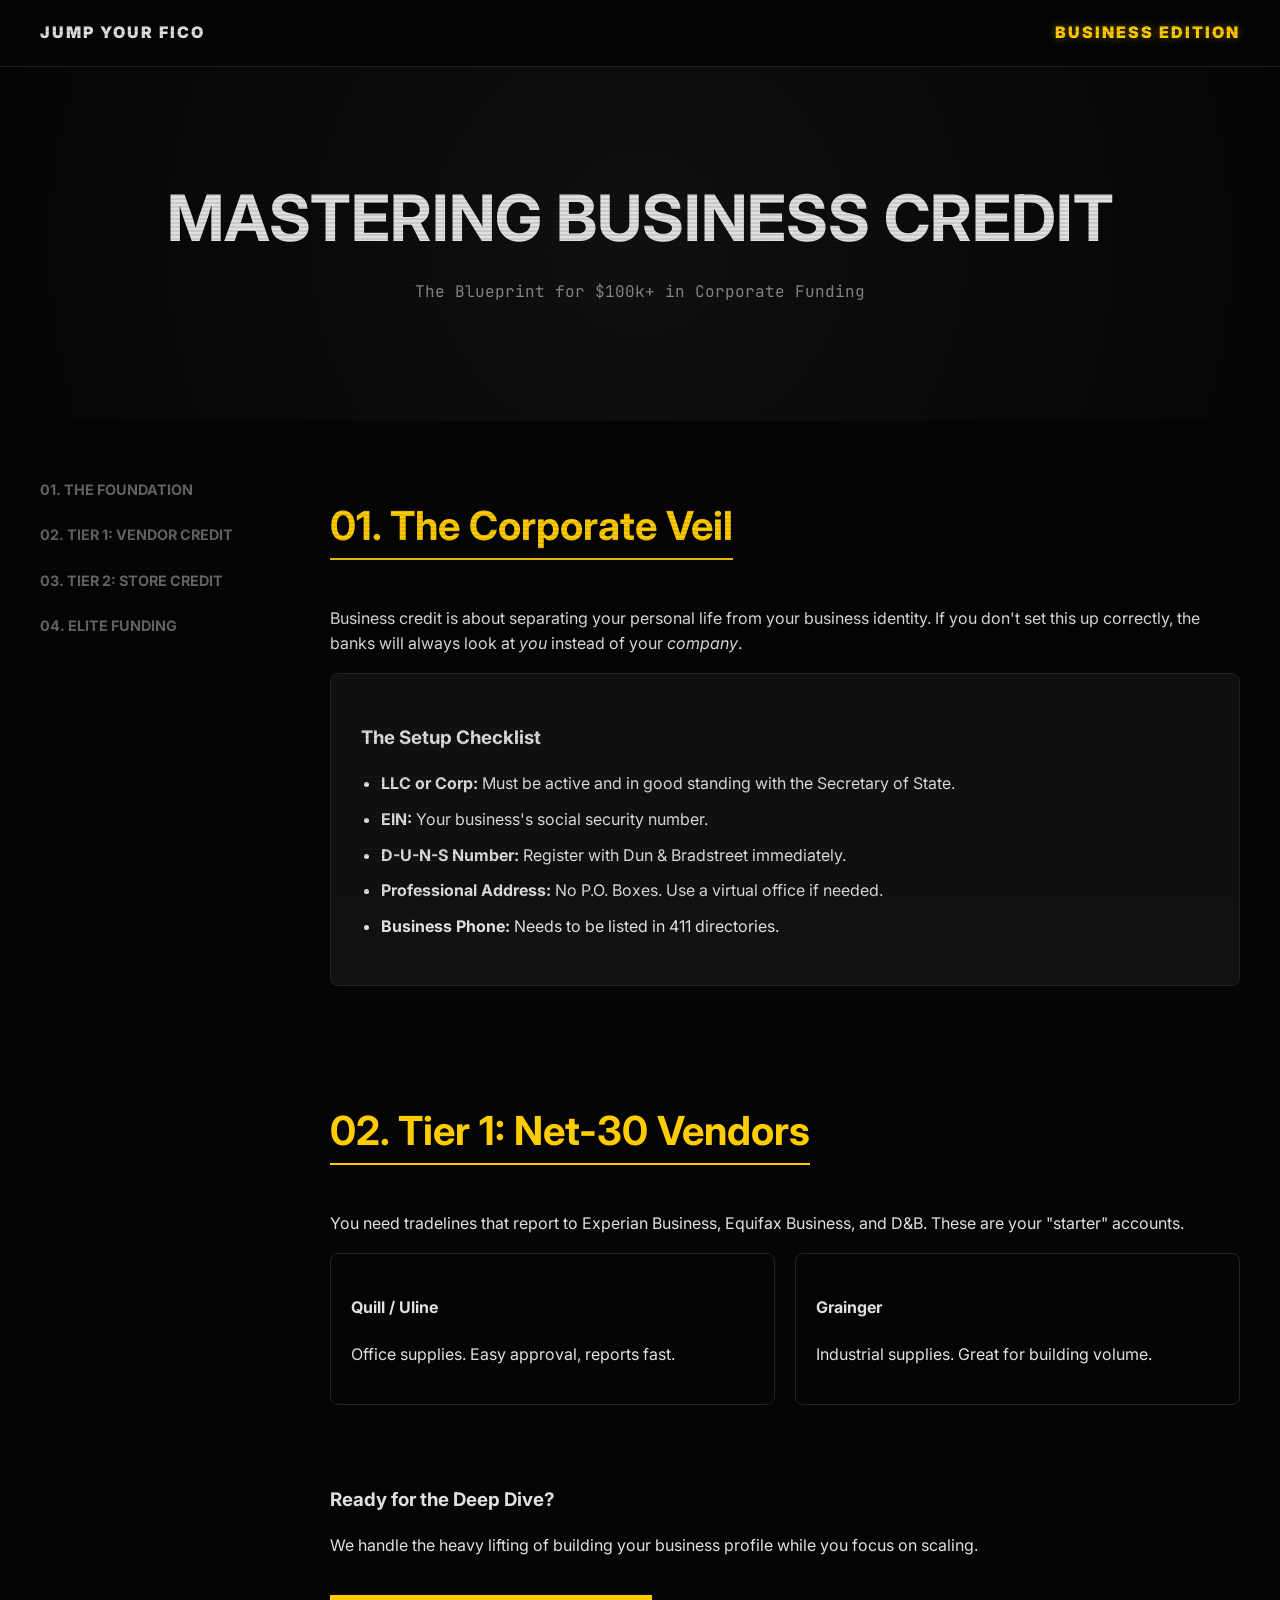
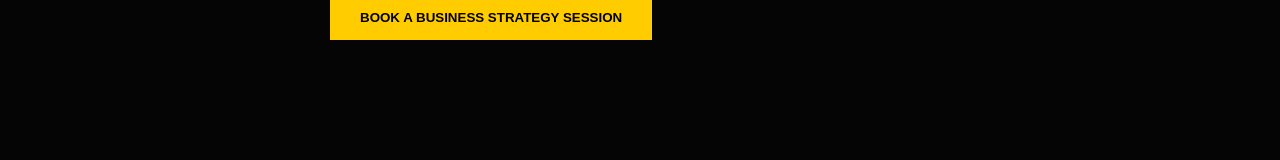
==== index.html @ a53358bf "Initial commit: Business Credit Guide Gold Edition" ====
<!DOCTYPE html>
<html lang="en">
<head>
    <meta charset="UTF-8">
    <meta name="viewport" content="width=device-width, initial-scale=1.0">
    <title>Mastering Business Credit | Jump Your FICO</title>
    <link rel="stylesheet" href="styles.css">
    <link href="https://fonts.googleapis.com/css2?family=Inter:wght@400;700;900&family=JetBrains+Mono&display=swap" rel="stylesheet">
</head>
<body>
    <div class="scanlines"></div>
    <nav class="nav-bar">
        <div class="brand">JUMP YOUR FICO</div>
        <div class="edition">BUSINESS EDITION</div>
    </nav>

    <header class="hero">
        <h1 class="glitch" data-text="MASTERING BUSINESS CREDIT">MASTERING BUSINESS CREDIT</h1>
        <p class="subtitle">The Blueprint for $100k+ in Corporate Funding</p>
    </header>

    <main class="content">
        <aside class="sidebar">
            <nav class="toc">
                <ul>
                    <li><a href="#setup">01. THE FOUNDATION</a></li>
                    <li><a href="#tier1">02. TIER 1: VENDOR CREDIT</a></li>
                    <li><a href="#tier2">03. TIER 2: STORE CREDIT</a></li>
                    <li><a href="#funding">04. ELITE FUNDING</a></li>
                </ul>
            </nav>
        </aside>

        <article class="reading-area">
            <section id="setup">
                <h2>01. The Corporate Veil</h2>
                <p>Business credit is about separating your personal life from your business identity. If you don't set this up correctly, the banks will always look at <i>you</i> instead of your <i>company</i>.</p>
                
                <div class="info-card">
                    <h3>The Setup Checklist</h3>
                    <ul>
                        <li><strong>LLC or Corp:</strong> Must be active and in good standing with the Secretary of State.</li>
                        <li><strong>EIN:</strong> Your business's social security number.</li>
                        <li><strong>D-U-N-S Number:</strong> Register with Dun & Bradstreet immediately.</li>
                        <li><strong>Professional Address:</strong> No P.O. Boxes. Use a virtual office if needed.</li>
                        <li><strong>Business Phone:</strong> Needs to be listed in 411 directories.</li>
                    </ul>
                </div>
            </section>

            <section id="tier1">
                <h2>02. Tier 1: Net-30 Vendors</h2>
                <p>You need tradelines that report to Experian Business, Equifax Business, and D&B. These are your "starter" accounts.</p>
                <div class="vendor-grid">
                    <div class="vendor">
                        <h4>Quill / Uline</h4>
                        <p>Office supplies. Easy approval, reports fast.</p>
                    </div>
                    <div class="vendor">
                        <h4>Grainger</h4>
                        <p>Industrial supplies. Great for building volume.</p>
                    </div>
                </div>
            </section>

            <section class="cta">
                <h3>Ready for the Deep Dive?</h3>
                <p>We handle the heavy lifting of building your business profile while you focus on scaling.</p>
                <button class="gold-btn">BOOK A BUSINESS STRATEGY SESSION</button>
            </section>
        </article>
    </main>
</body>
</html>
---- styles.css ----
:root {
    --gold: #ffcc00;
    --gold-glow: rgba(255, 204, 0, 0.4);
    --bg: #050505;
    --card-bg: #111;
    --text: #e0e0e0;
}

body {
    background: var(--bg);
    color: var(--text);
    font-family: 'Inter', sans-serif;
    margin: 0;
    line-height: 1.6;
}

.scanlines {
    position: fixed;
    inset: 0;
    background: linear-gradient(to bottom, transparent 50%, rgba(0,0,0,0.1) 50%);
    background-size: 100% 4px;
    z-index: 100;
    pointer-events: none;
}

.nav-bar {
    display: flex;
    justify-content: space-between;
    padding: 20px 40px;
    border-bottom: 1px solid #222;
    font-weight: 900;
    letter-spacing: 2px;
}

.edition {
    color: var(--gold);
    text-shadow: 0 0 10px var(--gold-glow);
}

.hero {
    text-align: center;
    padding: 100px 20px;
    background: radial-gradient(circle at center, #111 0%, #050505 100%);
}

h1 {
    font-size: 4rem;
    margin: 0;
}

.subtitle {
    color: #888;
    font-family: 'JetBrains Mono', monospace;
    margin-top: 10px;
}

.content {
    max-width: 1200px;
    margin: 0 auto;
    display: grid;
    grid-template-columns: 250px 1fr;
    gap: 40px;
    padding: 40px;
}

.sidebar {
    position: sticky;
    top: 40px;
    height: fit-content;
}

.toc ul {
    list-style: none;
    padding: 0;
}

.toc li {
    margin-bottom: 20px;
}

.toc a {
    color: #666;
    text-decoration: none;
    font-weight: bold;
    font-size: 0.9rem;
    transition: 0.3s;
}

.toc a:hover {
    color: var(--gold);
}

.reading-area section {
    margin-bottom: 80px;
}

h2 {
    font-size: 2.5rem;
    color: var(--gold);
    border-bottom: 2px solid var(--gold);
    display: inline-block;
    margin-bottom: 30px;
}

.info-card {
    background: var(--card-bg);
    padding: 30px;
    border-radius: 8px;
    border: 1px solid #222;
}

.info-card ul {
    padding-left: 20px;
}

.info-card li {
    margin-bottom: 10px;
}

.vendor-grid {
    display: grid;
    grid-template-columns: 1fr 1fr;
    gap: 20px;
}

.vendor {
    border: 1px solid #222;
    padding: 20px;
    border-radius: 8px;
}

.gold-btn {
    background: var(--gold);
    color: black;
    border: none;
    padding: 15px 30px;
    font-weight: 900;
    cursor: pointer;
    margin-top: 20px;
}

@media (max-width: 800px) {
    .content { grid-template-columns: 1fr; }
    .sidebar { display: none; }
    h1 { font-size: 2.5rem; }
}
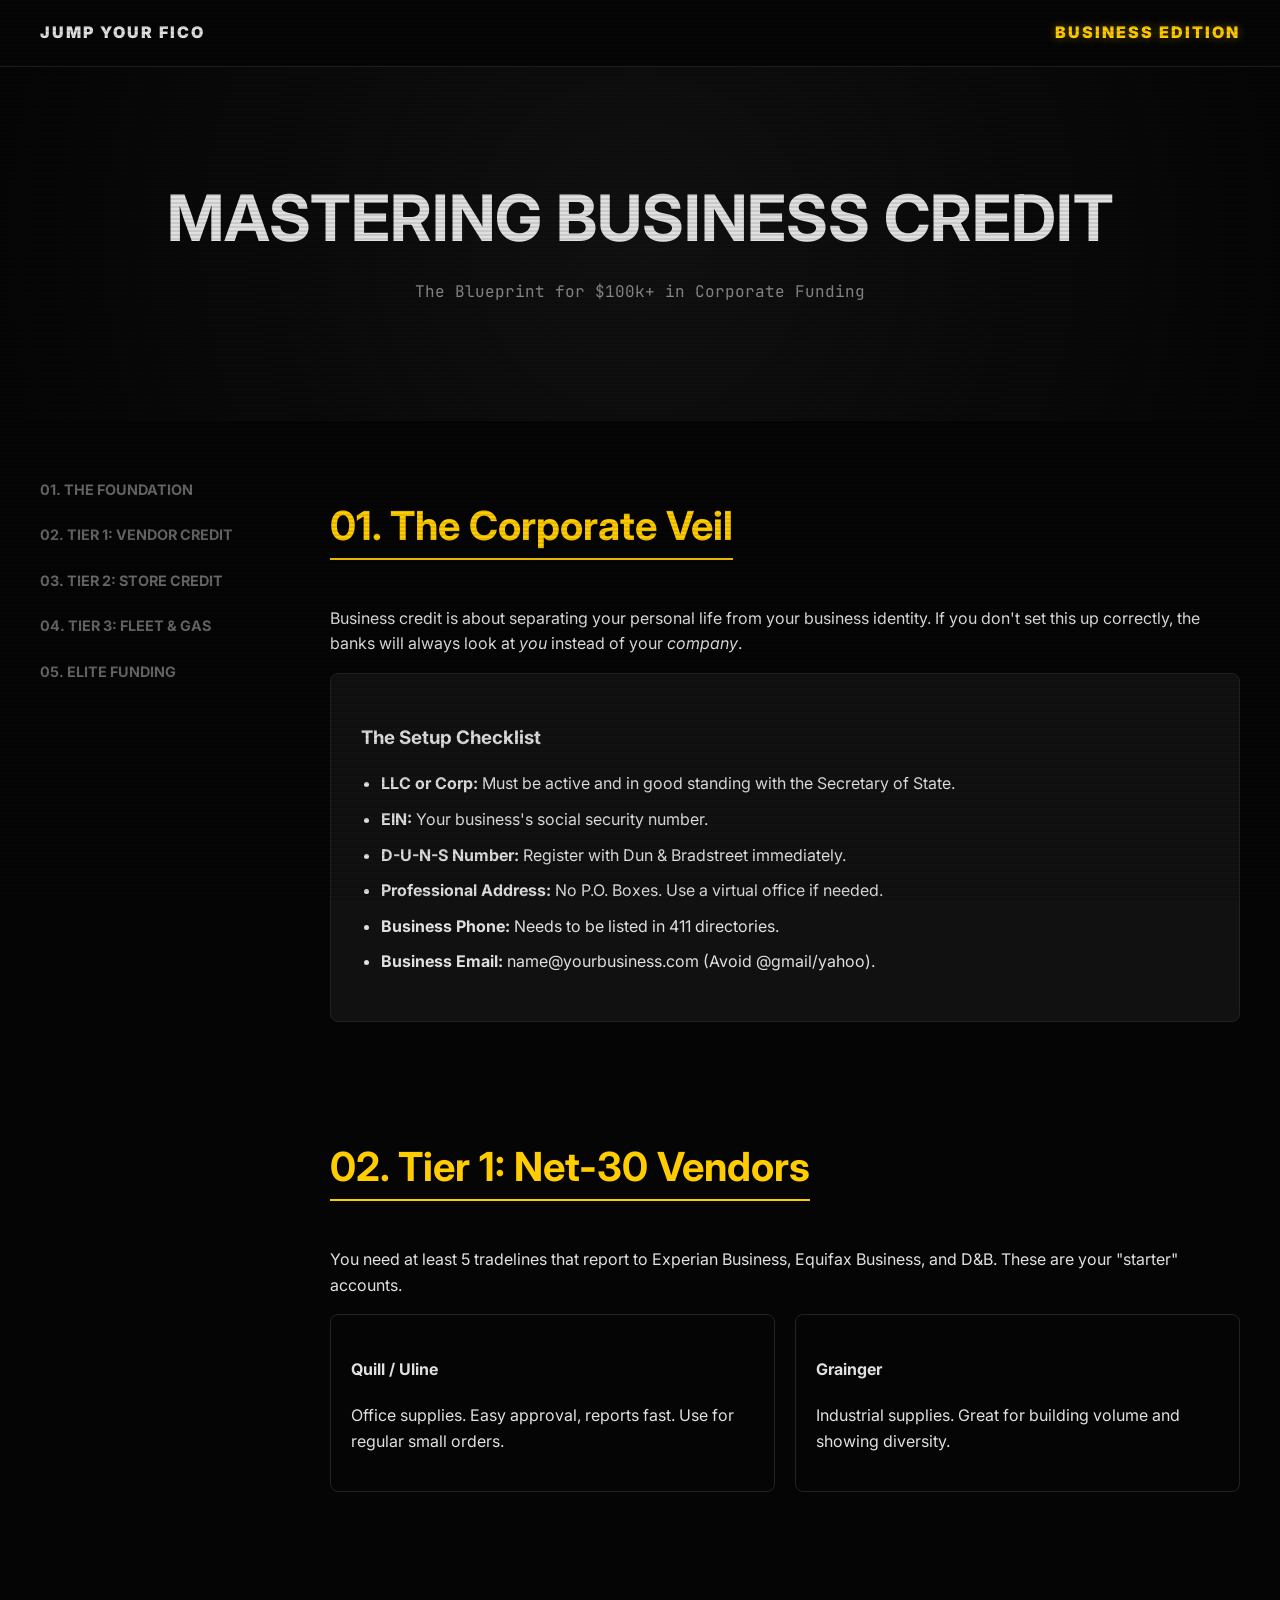
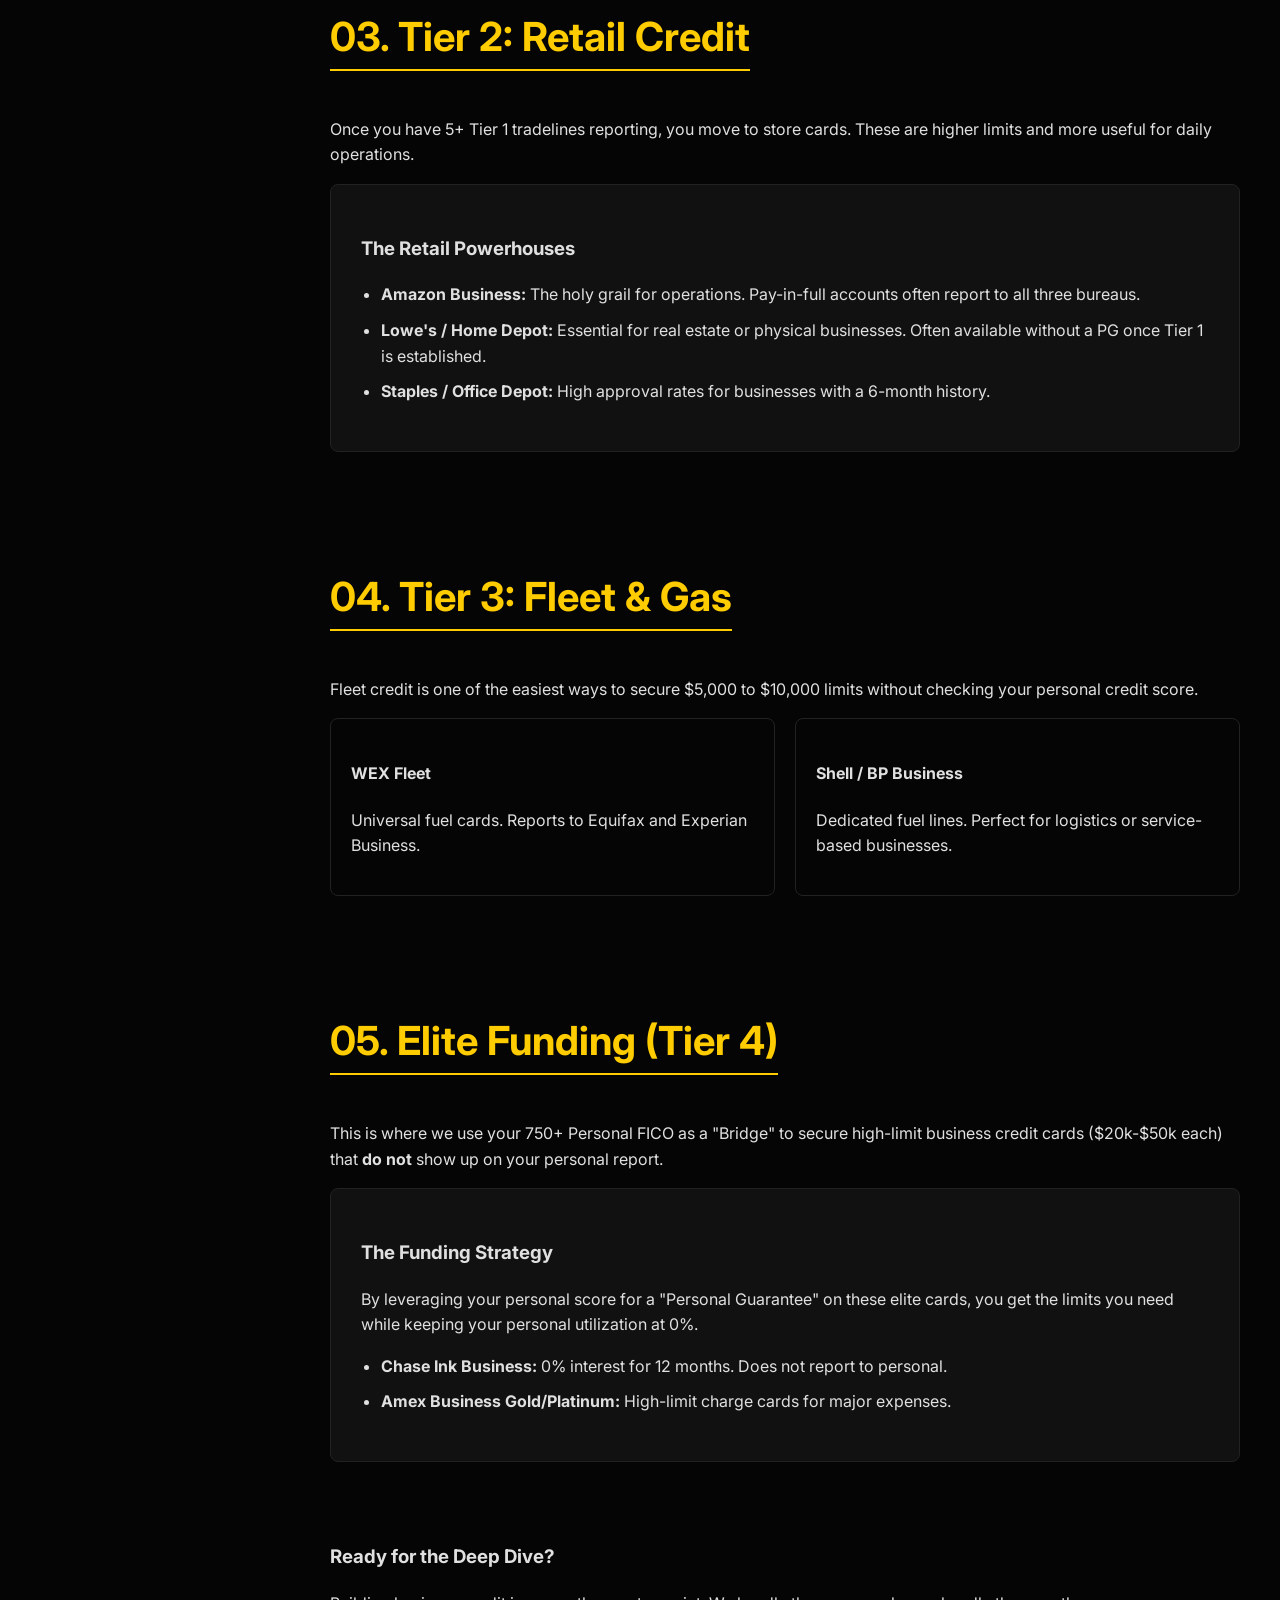
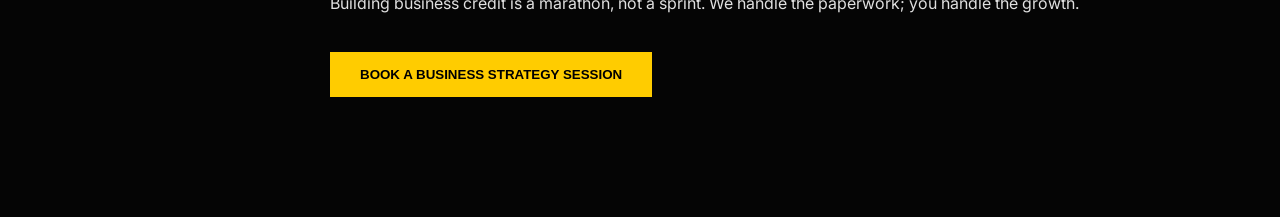
==== commit dd16ccbc: "Update: Completed full Tier 1-4 Business Credit Roadmap" ====
--- a/index.html
+++ b/index.html
@@ -26,7 +26,8 @@
                     <li><a href="#setup">01. THE FOUNDATION</a></li>
                     <li><a href="#tier1">02. TIER 1: VENDOR CREDIT</a></li>
                     <li><a href="#tier2">03. TIER 2: STORE CREDIT</a></li>
-                    <li><a href="#funding">04. ELITE FUNDING</a></li>
+                    <li><a href="#tier3">04. TIER 3: FLEET & GAS</a></li>
+                    <li><a href="#funding">05. ELITE FUNDING</a></li>
                 </ul>
             </nav>
         </aside>
@@ -44,28 +45,70 @@
                         <li><strong>D-U-N-S Number:</strong> Register with Dun & Bradstreet immediately.</li>
                         <li><strong>Professional Address:</strong> No P.O. Boxes. Use a virtual office if needed.</li>
                         <li><strong>Business Phone:</strong> Needs to be listed in 411 directories.</li>
+                        <li><strong>Business Email:</strong> name@yourbusiness.com (Avoid @gmail/yahoo).</li>
                     </ul>
                 </div>
             </section>
 
             <section id="tier1">
                 <h2>02. Tier 1: Net-30 Vendors</h2>
-                <p>You need tradelines that report to Experian Business, Equifax Business, and D&B. These are your "starter" accounts.</p>
+                <p>You need at least 5 tradelines that report to Experian Business, Equifax Business, and D&B. These are your "starter" accounts.</p>
                 <div class="vendor-grid">
                     <div class="vendor">
                         <h4>Quill / Uline</h4>
-                        <p>Office supplies. Easy approval, reports fast.</p>
+                        <p>Office supplies. Easy approval, reports fast. Use for regular small orders.</p>
                     </div>
                     <div class="vendor">
                         <h4>Grainger</h4>
-                        <p>Industrial supplies. Great for building volume.</p>
+                        <p>Industrial supplies. Great for building volume and showing diversity.</p>
                     </div>
+                </div>
+            </section>
+
+            <section id="tier2">
+                <h2>03. Tier 2: Retail Credit</h2>
+                <p>Once you have 5+ Tier 1 tradelines reporting, you move to store cards. These are higher limits and more useful for daily operations.</p>
+                <div class="info-card">
+                    <h3>The Retail Powerhouses</h3>
+                    <ul>
+                        <li><strong>Amazon Business:</strong> The holy grail for operations. Pay-in-full accounts often report to all three bureaus.</li>
+                        <li><strong>Lowe's / Home Depot:</strong> Essential for real estate or physical businesses. Often available without a PG once Tier 1 is established.</li>
+                        <li><strong>Staples / Office Depot:</strong> High approval rates for businesses with a 6-month history.</li>
+                    </ul>
+                </div>
+            </section>
+
+            <section id="tier3">
+                <h2>04. Tier 3: Fleet & Gas</h2>
+                <p>Fleet credit is one of the easiest ways to secure $5,000 to $10,000 limits without checking your personal credit score.</p>
+                <div class="vendor-grid">
+                    <div class="vendor">
+                        <h4>WEX Fleet</h4>
+                        <p>Universal fuel cards. Reports to Equifax and Experian Business.</p>
+                    </div>
+                    <div class="vendor">
+                        <h4>Shell / BP Business</h4>
+                        <p>Dedicated fuel lines. Perfect for logistics or service-based businesses.</p>
+                    </div>
+                </div>
+            </section>
+
+            <section id="funding">
+                <h2>05. Elite Funding (Tier 4)</h2>
+                <p>This is where we use your 750+ Personal FICO as a "Bridge" to secure high-limit business credit cards ($20k-$50k each) that <b>do not</b> show up on your personal report.</p>
+                <div class="info-card">
+                    <h3>The Funding Strategy</h3>
+                    <p>By leveraging your personal score for a "Personal Guarantee" on these elite cards, you get the limits you need while keeping your personal utilization at 0%.</p>
+                    <ul>
+                        <li><strong>Chase Ink Business:</strong> 0% interest for 12 months. Does not report to personal.</li>
+                        <li><strong>Amex Business Gold/Platinum:</strong> High-limit charge cards for major expenses.</li>
+                    </ul>
                 </div>
             </section>
 
             <section class="cta">
                 <h3>Ready for the Deep Dive?</h3>
-                <p>We handle the heavy lifting of building your business profile while you focus on scaling.</p>
+                <p>Building business credit is a marathon, not a sprint. We handle the paperwork; you handle the growth.</p>
                 <button class="gold-btn">BOOK A BUSINESS STRATEGY SESSION</button>
             </section>
         </article>
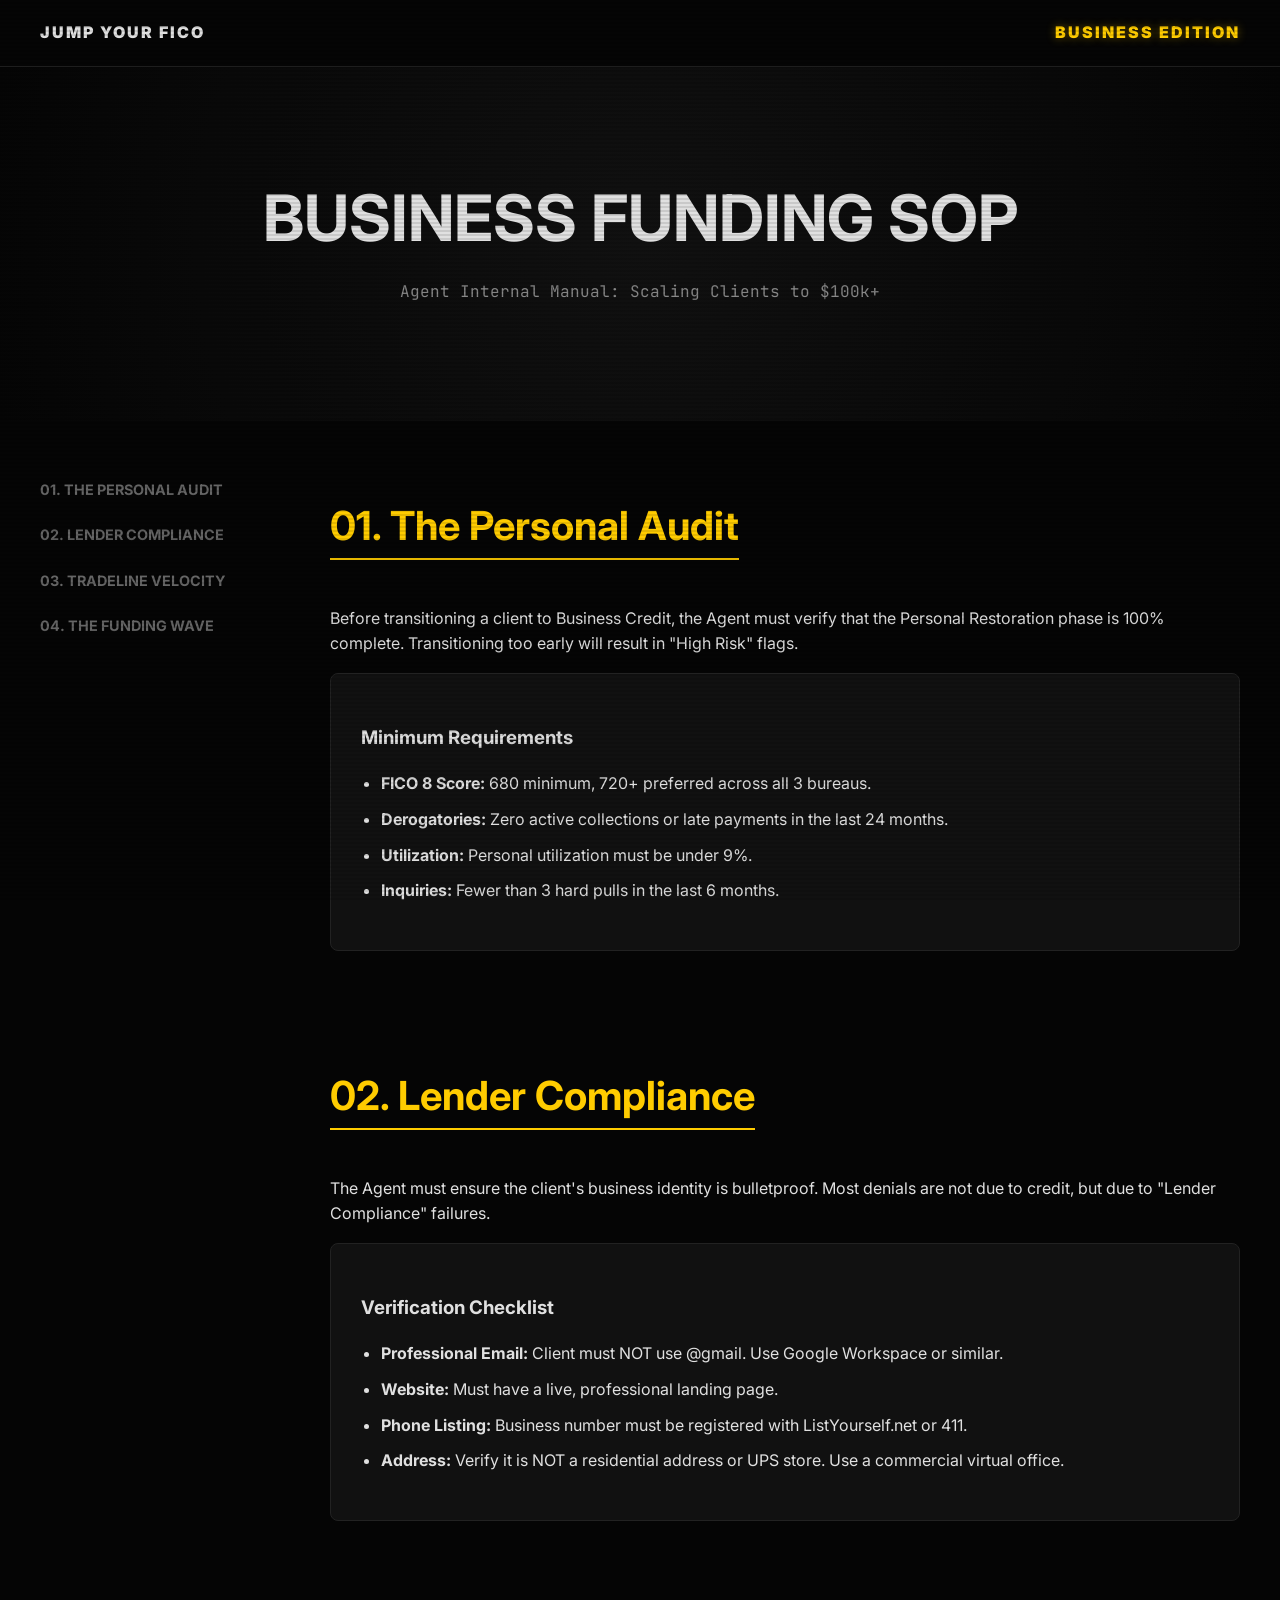
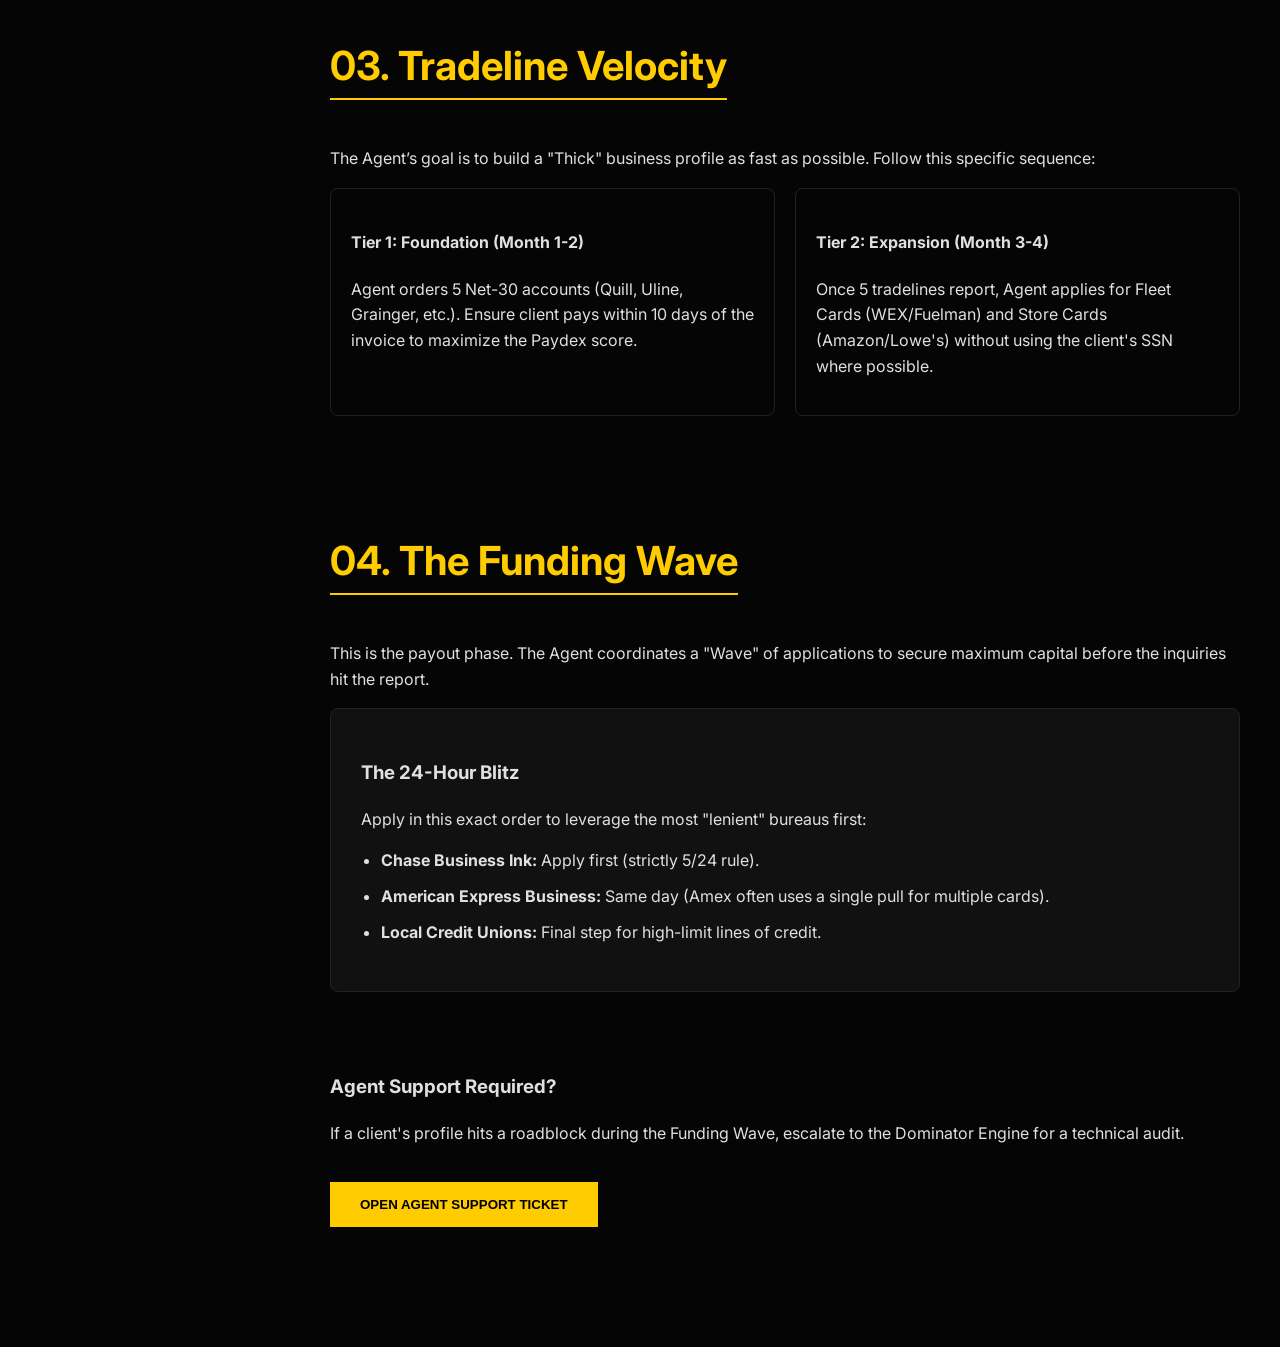
==== commit 6b23e2b7: "Refactor: Switched to Internal Agent SOP format" ====
--- a/index.html
+++ b/index.html
@@ -15,101 +15,85 @@
     </nav>
 
     <header class="hero">
-        <h1 class="glitch" data-text="MASTERING BUSINESS CREDIT">MASTERING BUSINESS CREDIT</h1>
-        <p class="subtitle">The Blueprint for $100k+ in Corporate Funding</p>
+        <h1 class="glitch" data-text="BUSINESS FUNDING SOP">BUSINESS FUNDING SOP</h1>
+        <p class="subtitle">Agent Internal Manual: Scaling Clients to $100k+</p>
     </header>
 
     <main class="content">
         <aside class="sidebar">
             <nav class="toc">
                 <ul>
-                    <li><a href="#setup">01. THE FOUNDATION</a></li>
-                    <li><a href="#tier1">02. TIER 1: VENDOR CREDIT</a></li>
-                    <li><a href="#tier2">03. TIER 2: STORE CREDIT</a></li>
-                    <li><a href="#tier3">04. TIER 3: FLEET & GAS</a></li>
-                    <li><a href="#funding">05. ELITE FUNDING</a></li>
+                    <li><a href="#audit">01. THE PERSONAL AUDIT</a></li>
+                    <li><a href="#compliance">02. LENDER COMPLIANCE</a></li>
+                    <li><a href="#velocity">03. TRADELINE VELOCITY</a></li>
+                    <li><a href="#funding">04. THE FUNDING WAVE</a></li>
                 </ul>
             </nav>
         </aside>
 
         <article class="reading-area">
-            <section id="setup">
-                <h2>01. The Corporate Veil</h2>
-                <p>Business credit is about separating your personal life from your business identity. If you don't set this up correctly, the banks will always look at <i>you</i> instead of your <i>company</i>.</p>
+            <section id="audit">
+                <h2>01. The Personal Audit</h2>
+                <p>Before transitioning a client to Business Credit, the Agent must verify that the Personal Restoration phase is 100% complete. Transitioning too early will result in "High Risk" flags.</p>
                 
                 <div class="info-card">
-                    <h3>The Setup Checklist</h3>
+                    <h3>Minimum Requirements</h3>
                     <ul>
-                        <li><strong>LLC or Corp:</strong> Must be active and in good standing with the Secretary of State.</li>
-                        <li><strong>EIN:</strong> Your business's social security number.</li>
-                        <li><strong>D-U-N-S Number:</strong> Register with Dun & Bradstreet immediately.</li>
-                        <li><strong>Professional Address:</strong> No P.O. Boxes. Use a virtual office if needed.</li>
-                        <li><strong>Business Phone:</strong> Needs to be listed in 411 directories.</li>
-                        <li><strong>Business Email:</strong> name@yourbusiness.com (Avoid @gmail/yahoo).</li>
+                        <li><strong>FICO 8 Score:</strong> 680 minimum, 720+ preferred across all 3 bureaus.</li>
+                        <li><strong>Derogatories:</strong> Zero active collections or late payments in the last 24 months.</li>
+                        <li><strong>Utilization:</strong> Personal utilization must be under 9%.</li>
+                        <li><strong>Inquiries:</strong> Fewer than 3 hard pulls in the last 6 months.</li>
                     </ul>
                 </div>
             </section>
 
-            <section id="tier1">
-                <h2>02. Tier 1: Net-30 Vendors</h2>
-                <p>You need at least 5 tradelines that report to Experian Business, Equifax Business, and D&B. These are your "starter" accounts.</p>
-                <div class="vendor-grid">
-                    <div class="vendor">
-                        <h4>Quill / Uline</h4>
-                        <p>Office supplies. Easy approval, reports fast. Use for regular small orders.</p>
-                    </div>
-                    <div class="vendor">
-                        <h4>Grainger</h4>
-                        <p>Industrial supplies. Great for building volume and showing diversity.</p>
-                    </div>
-                </div>
-            </section>
-
-            <section id="tier2">
-                <h2>03. Tier 2: Retail Credit</h2>
-                <p>Once you have 5+ Tier 1 tradelines reporting, you move to store cards. These are higher limits and more useful for daily operations.</p>
+            <section id="compliance">
+                <h2>02. Lender Compliance</h2>
+                <p>The Agent must ensure the client's business identity is bulletproof. Most denials are not due to credit, but due to "Lender Compliance" failures.</p>
                 <div class="info-card">
-                    <h3>The Retail Powerhouses</h3>
+                    <h3>Verification Checklist</h3>
                     <ul>
-                        <li><strong>Amazon Business:</strong> The holy grail for operations. Pay-in-full accounts often report to all three bureaus.</li>
-                        <li><strong>Lowe's / Home Depot:</strong> Essential for real estate or physical businesses. Often available without a PG once Tier 1 is established.</li>
-                        <li><strong>Staples / Office Depot:</strong> High approval rates for businesses with a 6-month history.</li>
+                        <li><strong>Professional Email:</strong> Client must NOT use @gmail. Use Google Workspace or similar.</li>
+                        <li><strong>Website:</strong> Must have a live, professional landing page.</li>
+                        <li><strong>Phone Listing:</strong> Business number must be registered with ListYourself.net or 411.</li>
+                        <li><strong>Address:</strong> Verify it is NOT a residential address or UPS store. Use a commercial virtual office.</li>
                     </ul>
                 </div>
             </section>
 
-            <section id="tier3">
-                <h2>04. Tier 3: Fleet & Gas</h2>
-                <p>Fleet credit is one of the easiest ways to secure $5,000 to $10,000 limits without checking your personal credit score.</p>
+            <section id="#velocity">
+                <h2>03. Tradeline Velocity</h2>
+                <p>The Agent’s goal is to build a "Thick" business profile as fast as possible. Follow this specific sequence:</p>
                 <div class="vendor-grid">
                     <div class="vendor">
-                        <h4>WEX Fleet</h4>
-                        <p>Universal fuel cards. Reports to Equifax and Experian Business.</p>
+                        <h4>Tier 1: Foundation (Month 1-2)</h4>
+                        <p>Agent orders 5 Net-30 accounts (Quill, Uline, Grainger, etc.). Ensure client pays within 10 days of the invoice to maximize the Paydex score.</p>
                     </div>
                     <div class="vendor">
-                        <h4>Shell / BP Business</h4>
-                        <p>Dedicated fuel lines. Perfect for logistics or service-based businesses.</p>
+                        <h4>Tier 2: Expansion (Month 3-4)</h4>
+                        <p>Once 5 tradelines report, Agent applies for Fleet Cards (WEX/Fuelman) and Store Cards (Amazon/Lowe's) without using the client's SSN where possible.</p>
                     </div>
                 </div>
             </section>
 
             <section id="funding">
-                <h2>05. Elite Funding (Tier 4)</h2>
-                <p>This is where we use your 750+ Personal FICO as a "Bridge" to secure high-limit business credit cards ($20k-$50k each) that <b>do not</b> show up on your personal report.</p>
+                <h2>04. The Funding Wave</h2>
+                <p>This is the payout phase. The Agent coordinates a "Wave" of applications to secure maximum capital before the inquiries hit the report.</p>
                 <div class="info-card">
-                    <h3>The Funding Strategy</h3>
-                    <p>By leveraging your personal score for a "Personal Guarantee" on these elite cards, you get the limits you need while keeping your personal utilization at 0%.</p>
+                    <h3>The 24-Hour Blitz</h3>
+                    <p>Apply in this exact order to leverage the most "lenient" bureaus first:</p>
                     <ul>
-                        <li><strong>Chase Ink Business:</strong> 0% interest for 12 months. Does not report to personal.</li>
-                        <li><strong>Amex Business Gold/Platinum:</strong> High-limit charge cards for major expenses.</li>
+                        <li><strong>Chase Business Ink:</strong> Apply first (strictly 5/24 rule).</li>
+                        <li><strong>American Express Business:</strong> Same day (Amex often uses a single pull for multiple cards).</li>
+                        <li><strong>Local Credit Unions:</strong> Final step for high-limit lines of credit.</li>
                     </ul>
                 </div>
             </section>
 
             <section class="cta">
-                <h3>Ready for the Deep Dive?</h3>
-                <p>Building business credit is a marathon, not a sprint. We handle the paperwork; you handle the growth.</p>
-                <button class="gold-btn">BOOK A BUSINESS STRATEGY SESSION</button>
+                <h3>Agent Support Required?</h3>
+                <p>If a client's profile hits a roadblock during the Funding Wave, escalate to the Dominator Engine for a technical audit.</p>
+                <button class="gold-btn">OPEN AGENT SUPPORT TICKET</button>
             </section>
         </article>
     </main>
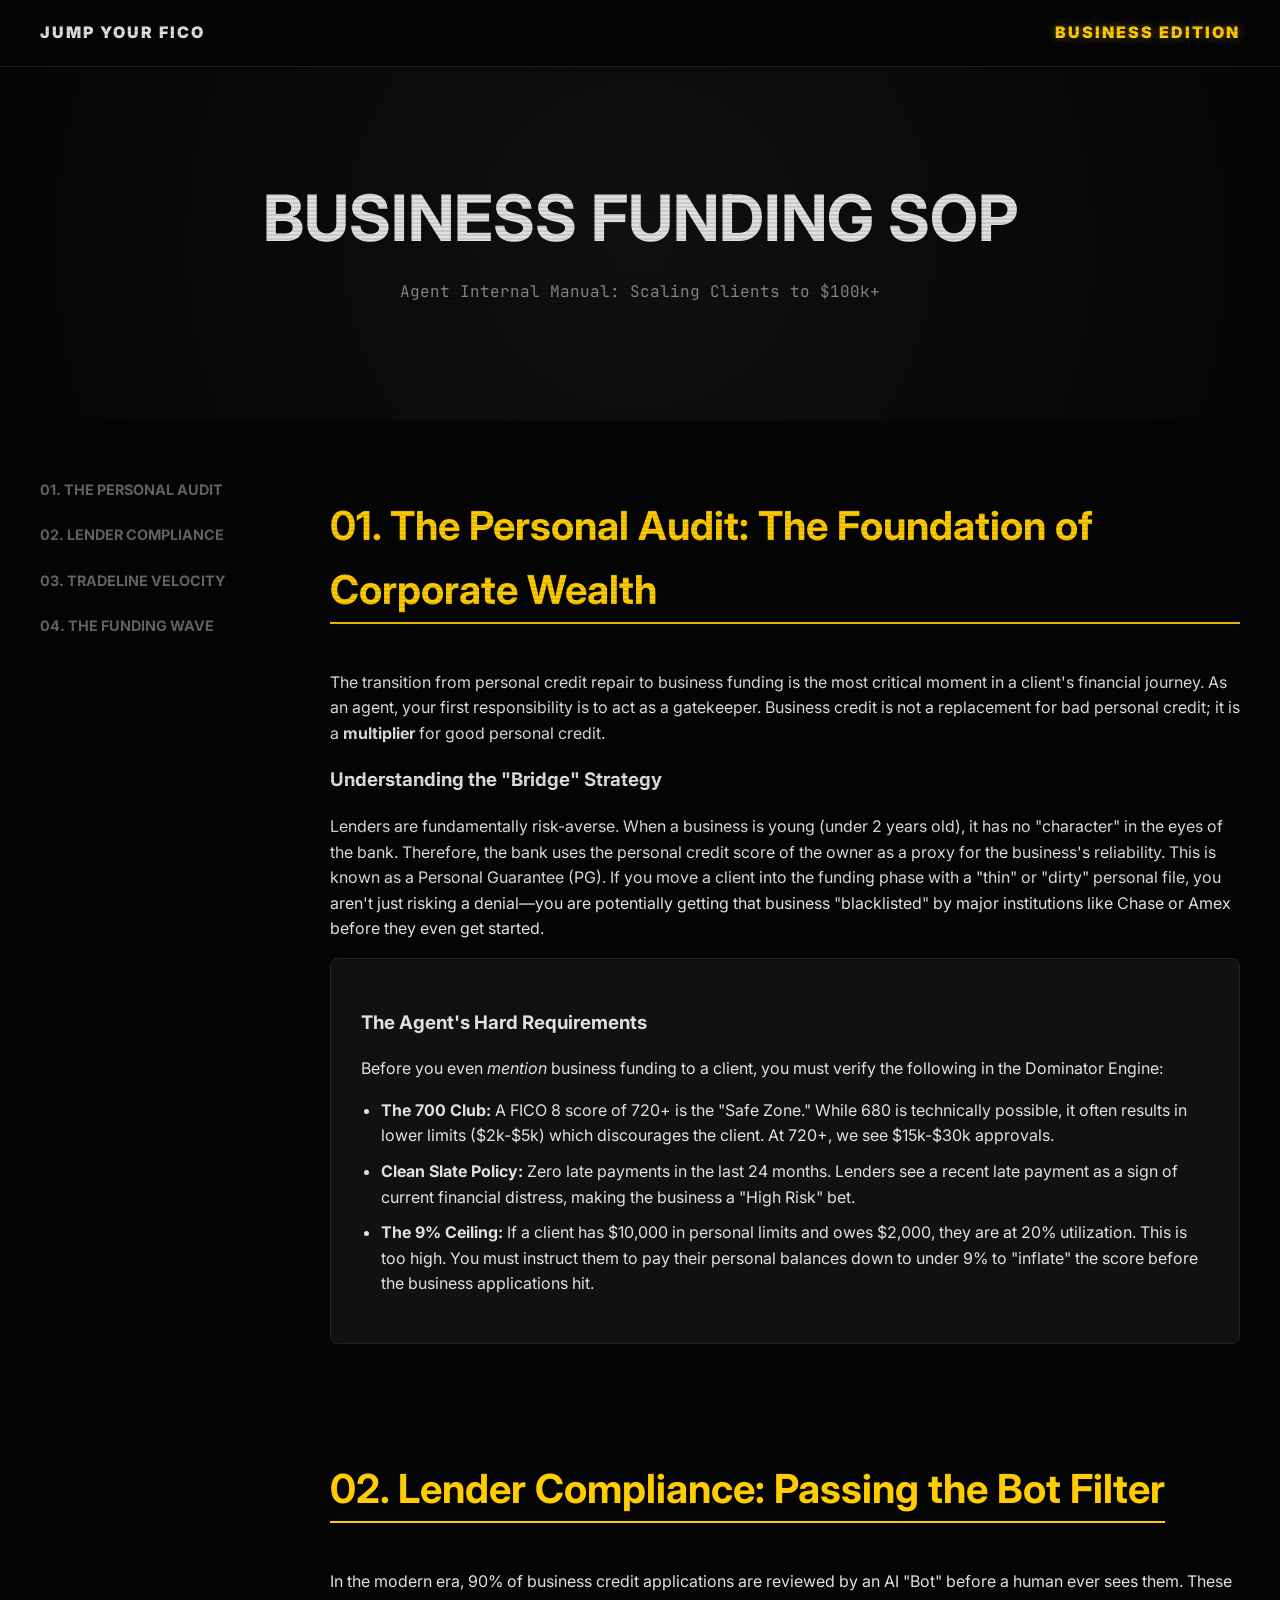
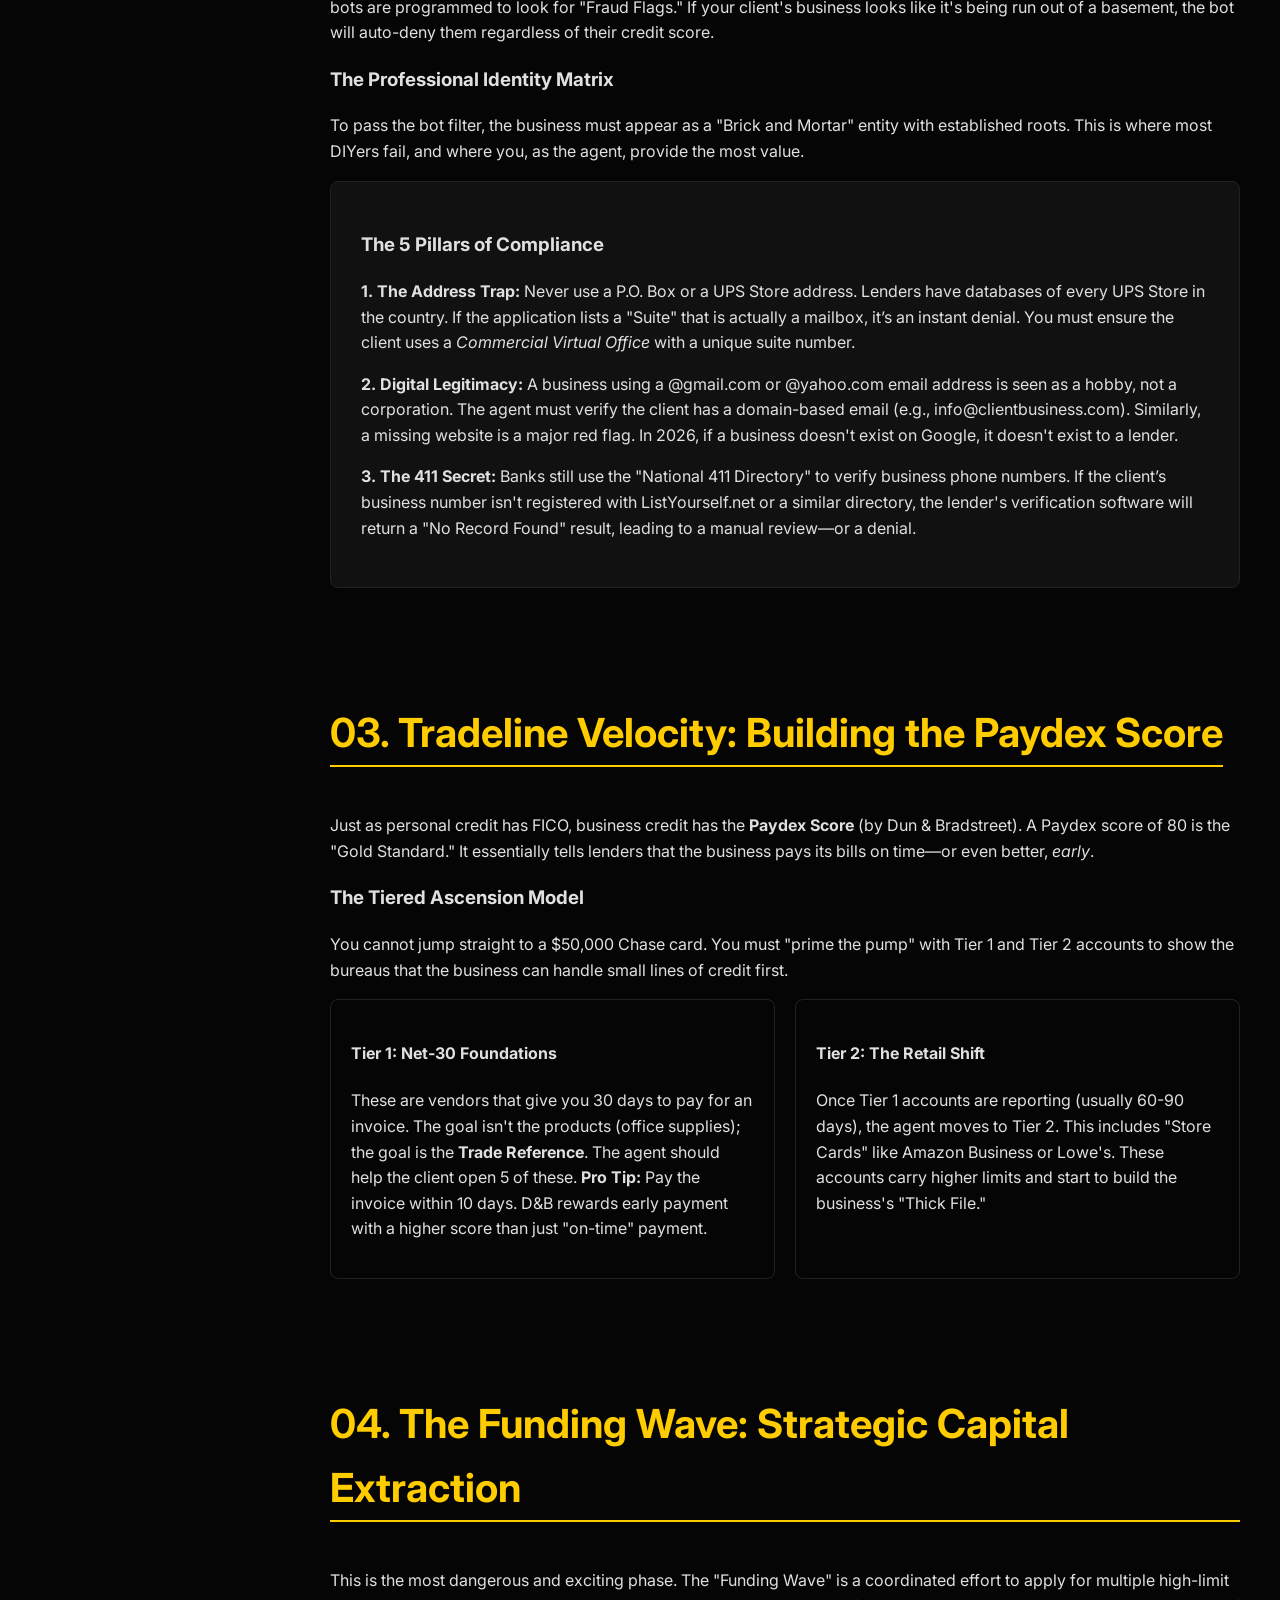
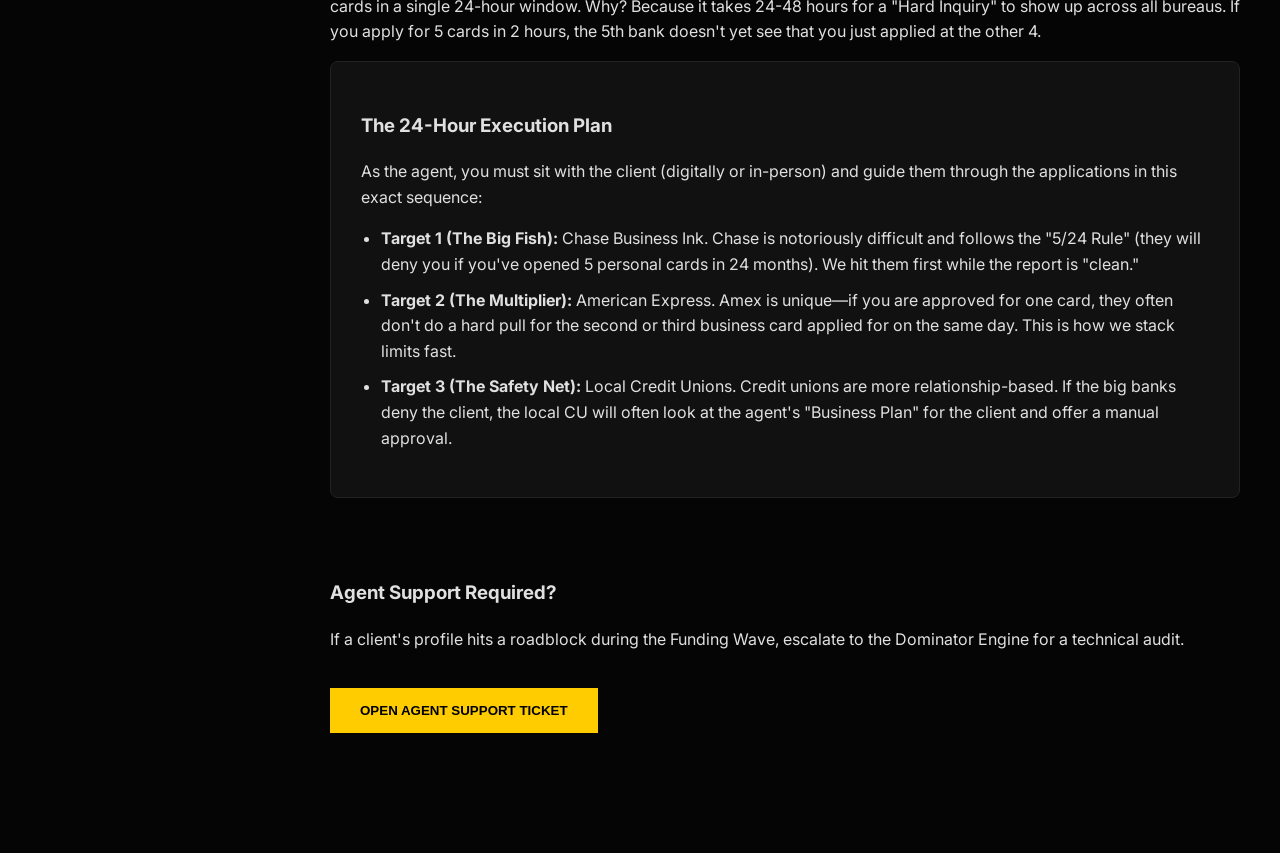
==== commit 05920bd6: "Refactor: Expanded into long-form explanatory Agent Masterclass" ====
--- a/index.html
+++ b/index.html
@@ -33,59 +33,70 @@
 
         <article class="reading-area">
             <section id="audit">
-                <h2>01. The Personal Audit</h2>
-                <p>Before transitioning a client to Business Credit, the Agent must verify that the Personal Restoration phase is 100% complete. Transitioning too early will result in "High Risk" flags.</p>
+                <h2>01. The Personal Audit: The Foundation of Corporate Wealth</h2>
+                <p>The transition from personal credit repair to business funding is the most critical moment in a client's financial journey. As an agent, your first responsibility is to act as a gatekeeper. Business credit is not a replacement for bad personal credit; it is a <strong>multiplier</strong> for good personal credit.</p>
                 
+                <h3>Understanding the "Bridge" Strategy</h3>
+                <p>Lenders are fundamentally risk-averse. When a business is young (under 2 years old), it has no "character" in the eyes of the bank. Therefore, the bank uses the personal credit score of the owner as a proxy for the business's reliability. This is known as a Personal Guarantee (PG). If you move a client into the funding phase with a "thin" or "dirty" personal file, you aren't just risking a denial—you are potentially getting that business "blacklisted" by major institutions like Chase or Amex before they even get started.</p>
+
                 <div class="info-card">
-                    <h3>Minimum Requirements</h3>
+                    <h3>The Agent's Hard Requirements</h3>
+                    <p>Before you even <i>mention</i> business funding to a client, you must verify the following in the Dominator Engine:</p>
                     <ul>
-                        <li><strong>FICO 8 Score:</strong> 680 minimum, 720+ preferred across all 3 bureaus.</li>
-                        <li><strong>Derogatories:</strong> Zero active collections or late payments in the last 24 months.</li>
-                        <li><strong>Utilization:</strong> Personal utilization must be under 9%.</li>
-                        <li><strong>Inquiries:</strong> Fewer than 3 hard pulls in the last 6 months.</li>
+                        <li><strong>The 700 Club:</strong> A FICO 8 score of 720+ is the "Safe Zone." While 680 is technically possible, it often results in lower limits ($2k-$5k) which discourages the client. At 720+, we see $15k-$30k approvals.</li>
+                        <li><strong>Clean Slate Policy:</strong> Zero late payments in the last 24 months. Lenders see a recent late payment as a sign of current financial distress, making the business a "High Risk" bet.</li>
+                        <li><strong>The 9% Ceiling:</strong> If a client has $10,000 in personal limits and owes $2,000, they are at 20% utilization. This is too high. You must instruct them to pay their personal balances down to under 9% to "inflate" the score before the business applications hit.</li>
                     </ul>
                 </div>
             </section>
 
             <section id="compliance">
-                <h2>02. Lender Compliance</h2>
-                <p>The Agent must ensure the client's business identity is bulletproof. Most denials are not due to credit, but due to "Lender Compliance" failures.</p>
+                <h2>02. Lender Compliance: Passing the Bot Filter</h2>
+                <p>In the modern era, 90% of business credit applications are reviewed by an AI "Bot" before a human ever sees them. These bots are programmed to look for "Fraud Flags." If your client's business looks like it's being run out of a basement, the bot will auto-deny them regardless of their credit score.</p>
+                
+                <h3>The Professional Identity Matrix</h3>
+                <p>To pass the bot filter, the business must appear as a "Brick and Mortar" entity with established roots. This is where most DIYers fail, and where you, as the agent, provide the most value.</p>
+                
                 <div class="info-card">
-                    <h3>Verification Checklist</h3>
-                    <ul>
-                        <li><strong>Professional Email:</strong> Client must NOT use @gmail. Use Google Workspace or similar.</li>
-                        <li><strong>Website:</strong> Must have a live, professional landing page.</li>
-                        <li><strong>Phone Listing:</strong> Business number must be registered with ListYourself.net or 411.</li>
-                        <li><strong>Address:</strong> Verify it is NOT a residential address or UPS store. Use a commercial virtual office.</li>
-                    </ul>
+                    <h3>The 5 Pillars of Compliance</h3>
+                    <p><strong>1. The Address Trap:</strong> Never use a P.O. Box or a UPS Store address. Lenders have databases of every UPS Store in the country. If the application lists a "Suite" that is actually a mailbox, it’s an instant denial. You must ensure the client uses a <i>Commercial Virtual Office</i> with a unique suite number.</p>
+                    
+                    <p><strong>2. Digital Legitimacy:</strong> A business using a @gmail.com or @yahoo.com email address is seen as a hobby, not a corporation. The agent must verify the client has a domain-based email (e.g., info@clientbusiness.com). Similarly, a missing website is a major red flag. In 2026, if a business doesn't exist on Google, it doesn't exist to a lender.</p>
+                    
+                    <p><strong>3. The 411 Secret:</strong> Banks still use the "National 411 Directory" to verify business phone numbers. If the client’s business number isn't registered with ListYourself.net or a similar directory, the lender's verification software will return a "No Record Found" result, leading to a manual review—or a denial.</p>
                 </div>
             </section>
 
-            <section id="#velocity">
-                <h2>03. Tradeline Velocity</h2>
-                <p>The Agent’s goal is to build a "Thick" business profile as fast as possible. Follow this specific sequence:</p>
+            <section id="velocity">
+                <h2>03. Tradeline Velocity: Building the Paydex Score</h2>
+                <p>Just as personal credit has FICO, business credit has the <strong>Paydex Score</strong> (by Dun & Bradstreet). A Paydex score of 80 is the "Gold Standard." It essentially tells lenders that the business pays its bills on time—or even better, <i>early</i>.</p>
+                
+                <h3>The Tiered Ascension Model</h3>
+                <p>You cannot jump straight to a $50,000 Chase card. You must "prime the pump" with Tier 1 and Tier 2 accounts to show the bureaus that the business can handle small lines of credit first.</p>
+                
                 <div class="vendor-grid">
                     <div class="vendor">
-                        <h4>Tier 1: Foundation (Month 1-2)</h4>
-                        <p>Agent orders 5 Net-30 accounts (Quill, Uline, Grainger, etc.). Ensure client pays within 10 days of the invoice to maximize the Paydex score.</p>
+                        <h4>Tier 1: Net-30 Foundations</h4>
+                        <p>These are vendors that give you 30 days to pay for an invoice. The goal isn't the products (office supplies); the goal is the <b>Trade Reference</b>. The agent should help the client open 5 of these. <b>Pro Tip:</b> Pay the invoice within 10 days. D&B rewards early payment with a higher score than just "on-time" payment.</p>
                     </div>
                     <div class="vendor">
-                        <h4>Tier 2: Expansion (Month 3-4)</h4>
-                        <p>Once 5 tradelines report, Agent applies for Fleet Cards (WEX/Fuelman) and Store Cards (Amazon/Lowe's) without using the client's SSN where possible.</p>
+                        <h4>Tier 2: The Retail Shift</h4>
+                        <p>Once Tier 1 accounts are reporting (usually 60-90 days), the agent moves to Tier 2. This includes "Store Cards" like Amazon Business or Lowe's. These accounts carry higher limits and start to build the business's "Thick File."</p>
                     </div>
                 </div>
             </section>
 
             <section id="funding">
-                <h2>04. The Funding Wave</h2>
-                <p>This is the payout phase. The Agent coordinates a "Wave" of applications to secure maximum capital before the inquiries hit the report.</p>
+                <h2>04. The Funding Wave: Strategic Capital Extraction</h2>
+                <p>This is the most dangerous and exciting phase. The "Funding Wave" is a coordinated effort to apply for multiple high-limit cards in a single 24-hour window. Why? Because it takes 24-48 hours for a "Hard Inquiry" to show up across all bureaus. If you apply for 5 cards in 2 hours, the 5th bank doesn't yet see that you just applied at the other 4.</p>
+                
                 <div class="info-card">
-                    <h3>The 24-Hour Blitz</h3>
-                    <p>Apply in this exact order to leverage the most "lenient" bureaus first:</p>
+                    <h3>The 24-Hour Execution Plan</h3>
+                    <p>As the agent, you must sit with the client (digitally or in-person) and guide them through the applications in this exact sequence:</p>
                     <ul>
-                        <li><strong>Chase Business Ink:</strong> Apply first (strictly 5/24 rule).</li>
-                        <li><strong>American Express Business:</strong> Same day (Amex often uses a single pull for multiple cards).</li>
-                        <li><strong>Local Credit Unions:</strong> Final step for high-limit lines of credit.</li>
+                        <li><strong>Target 1 (The Big Fish):</strong> Chase Business Ink. Chase is notoriously difficult and follows the "5/24 Rule" (they will deny you if you've opened 5 personal cards in 24 months). We hit them first while the report is "clean."</li>
+                        <li><strong>Target 2 (The Multiplier):</strong> American Express. Amex is unique—if you are approved for one card, they often don't do a hard pull for the second or third business card applied for on the same day. This is how we stack limits fast.</li>
+                        <li><strong>Target 3 (The Safety Net):</strong> Local Credit Unions. Credit unions are more relationship-based. If the big banks deny the client, the local CU will often look at the agent's "Business Plan" for the client and offer a manual approval.</li>
                     </ul>
                 </div>
             </section>
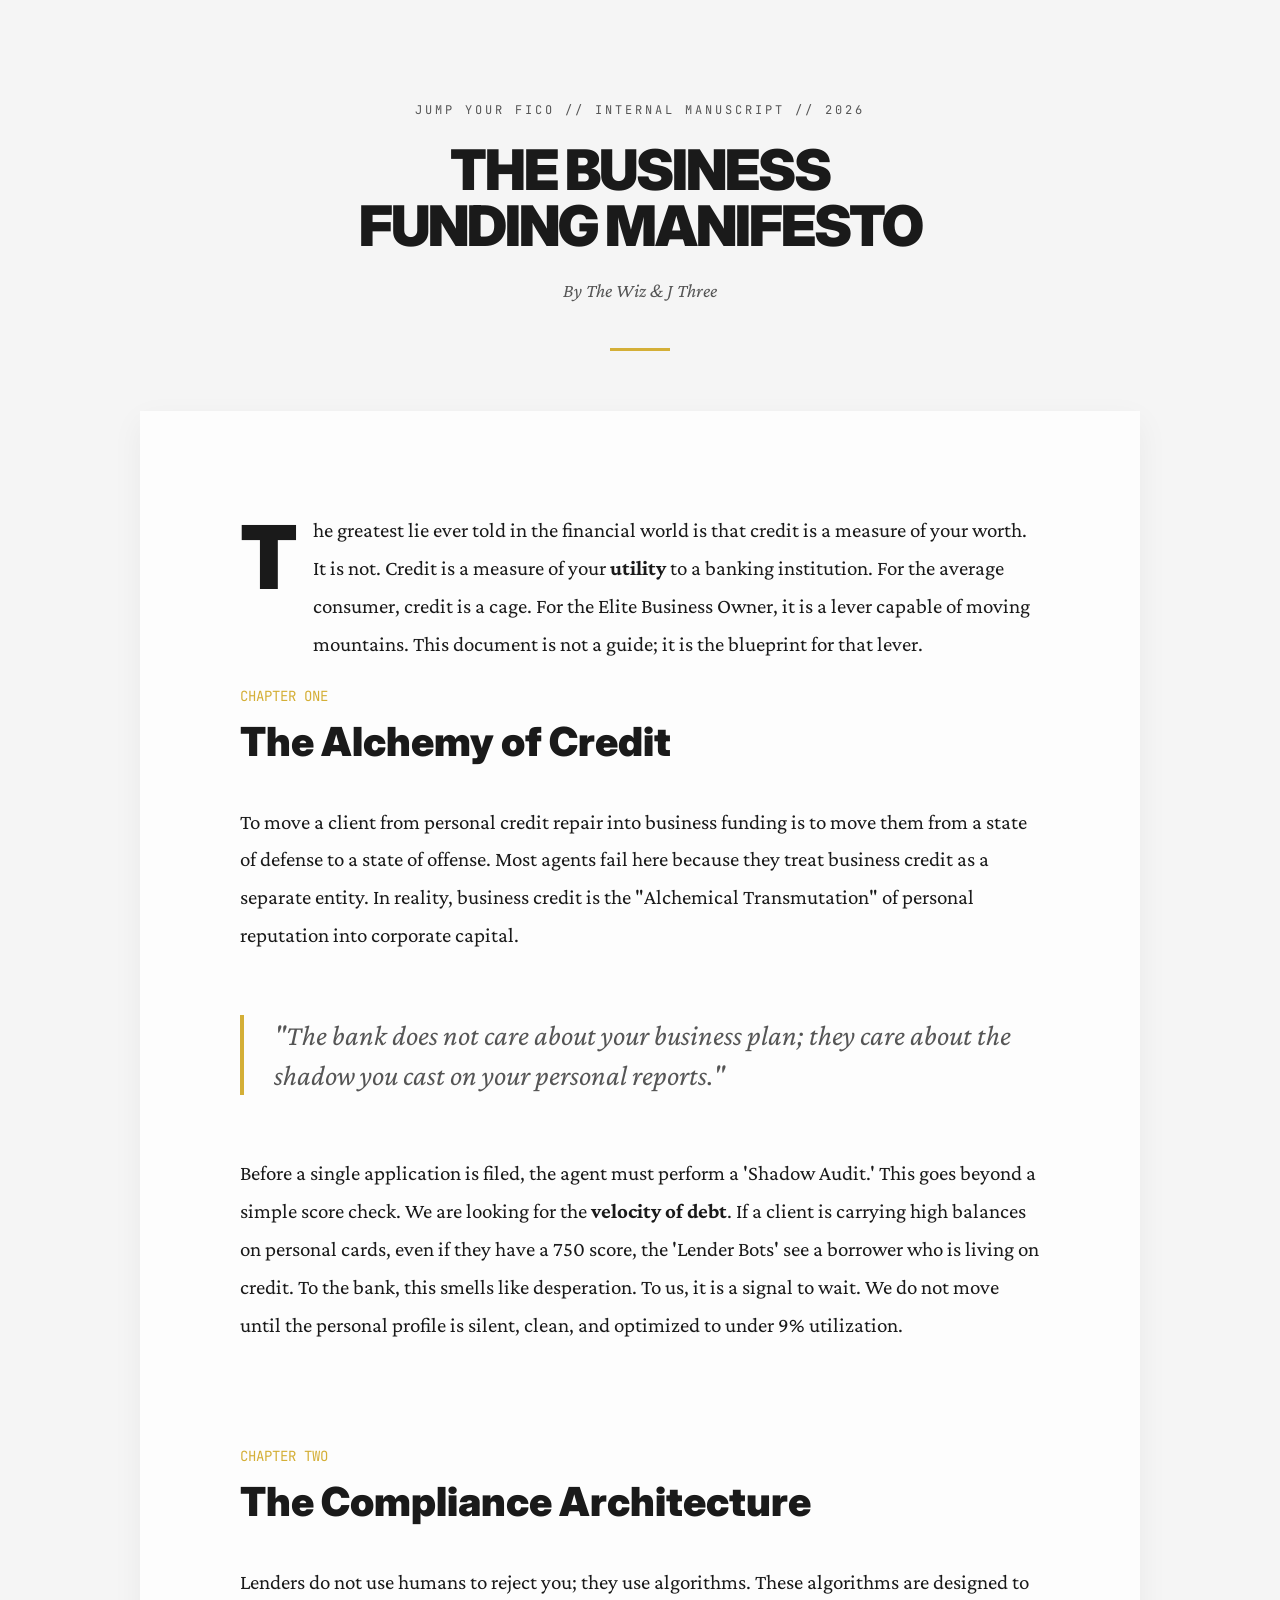
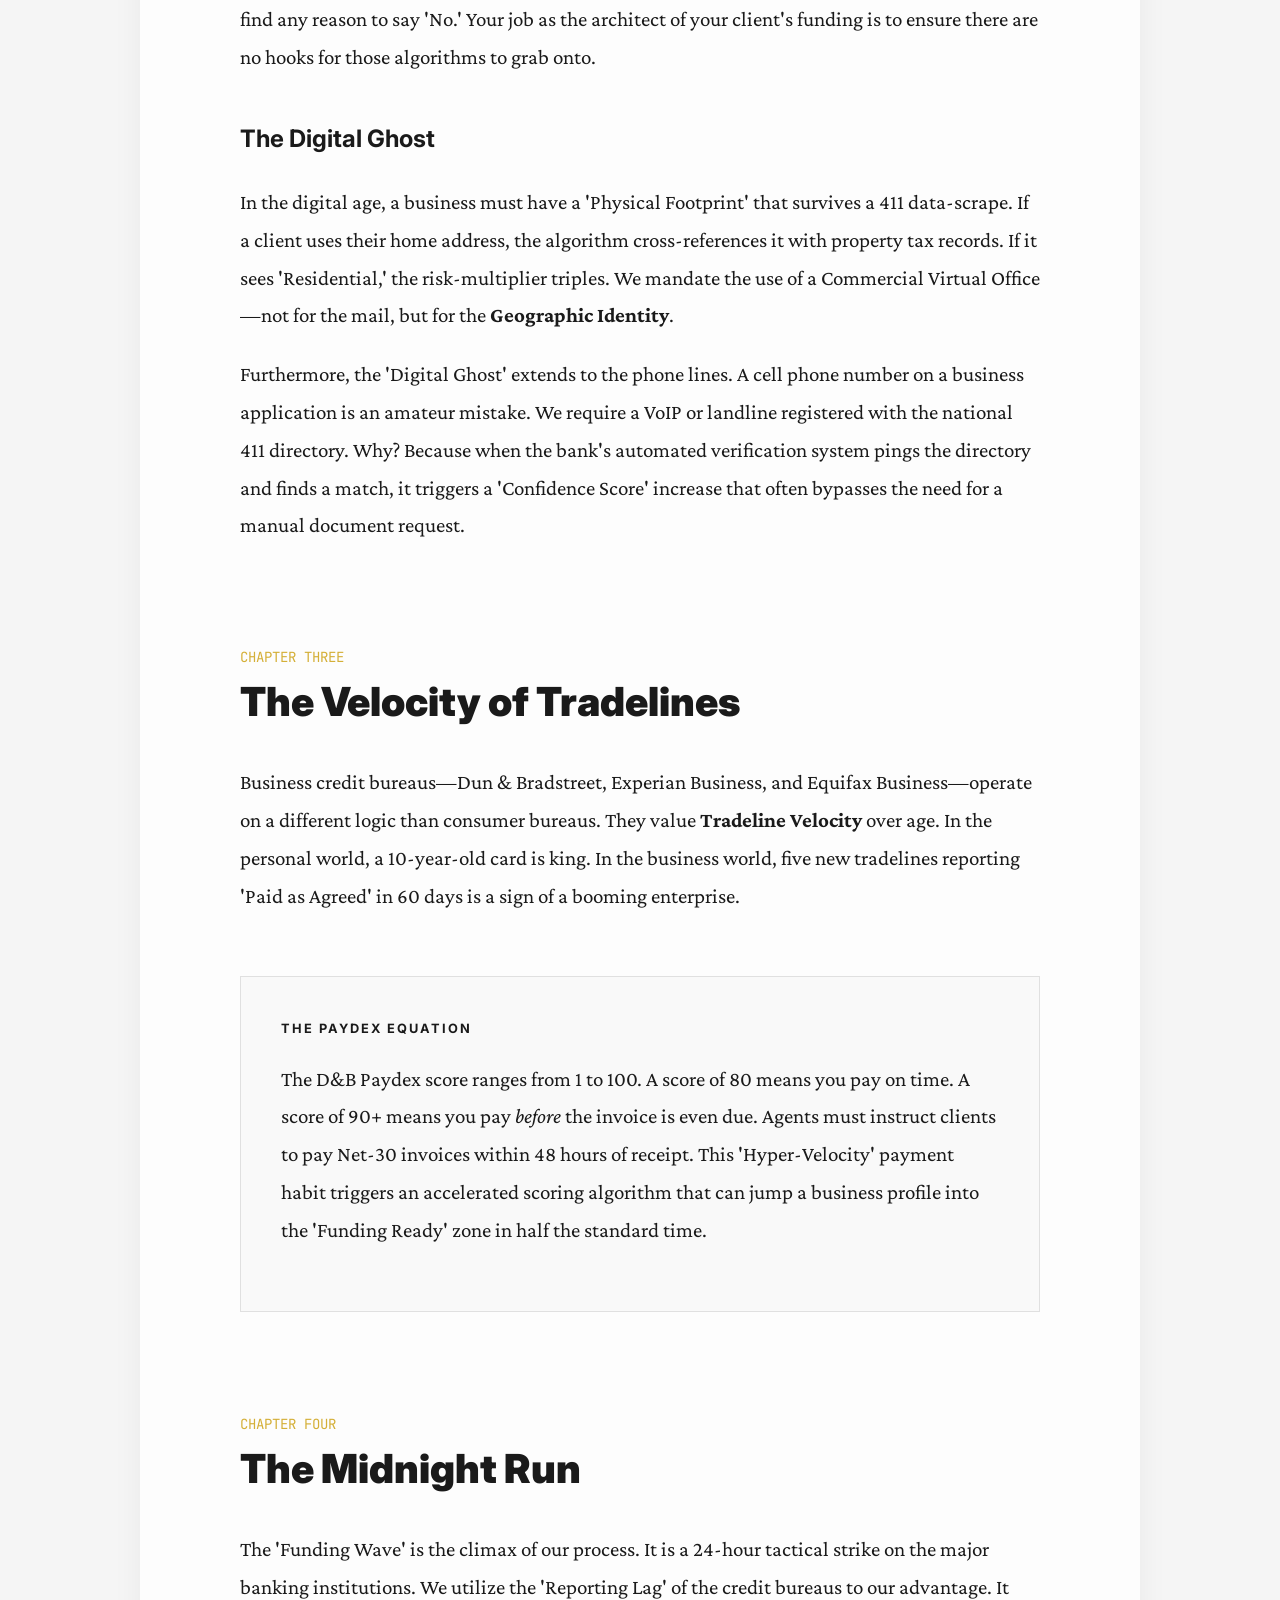
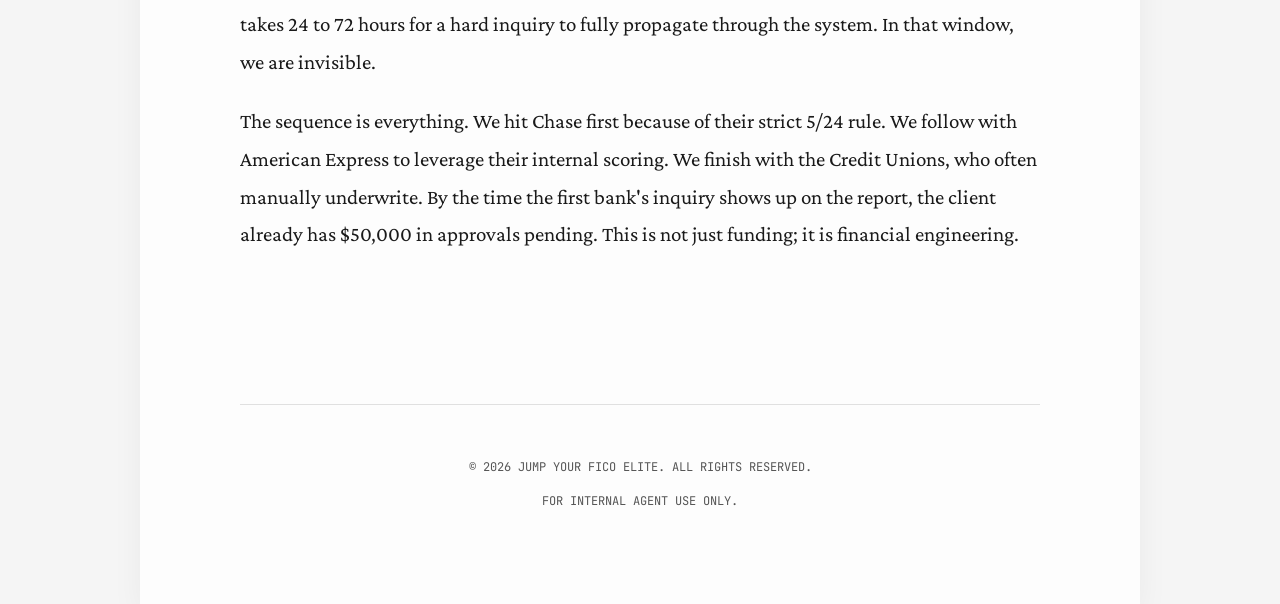
==== commit 49ad66c3: "Refactor: Switched to High-End Digital Manuscript / eBook format" ====
--- a/index.html
+++ b/index.html
@@ -3,110 +3,72 @@
 <head>
     <meta charset="UTF-8">
     <meta name="viewport" content="width=device-width, initial-scale=1.0">
-    <title>Mastering Business Credit | Jump Your FICO</title>
+    <title>The Business Funding Manifesto | Jump Your FICO</title>
     <link rel="stylesheet" href="styles.css">
-    <link href="https://fonts.googleapis.com/css2?family=Inter:wght@400;700;900&family=JetBrains+Mono&display=swap" rel="stylesheet">
+    <link href="https://fonts.googleapis.com/css2?family=Crimson+Pro:ital,wght@0,400;0,700;1,400&family=Inter:wght@400;900&family=JetBrains+Mono&display=swap" rel="stylesheet">
 </head>
-<body>
-    <div class="scanlines"></div>
-    <nav class="nav-bar">
-        <div class="brand">JUMP YOUR FICO</div>
-        <div class="edition">BUSINESS EDITION</div>
-    </nav>
-
-    <header class="hero">
-        <h1 class="glitch" data-text="BUSINESS FUNDING SOP">BUSINESS FUNDING SOP</h1>
-        <p class="subtitle">Agent Internal Manual: Scaling Clients to $100k+</p>
+<body class="ebook-mode">
+    <div class="progress-bar-top"></div>
+    
+    <header class="manuscript-header">
+        <div class="meta">JUMP YOUR FICO // INTERNAL MANUSCRIPT // 2026</div>
+        <h1 class="book-title">THE BUSINESS<br>FUNDING MANIFESTO</h1>
+        <p class="author">By The Wiz & J Three</p>
+        <div class="divider"></div>
     </header>
 
-    <main class="content">
-        <aside class="sidebar">
-            <nav class="toc">
-                <ul>
-                    <li><a href="#audit">01. THE PERSONAL AUDIT</a></li>
-                    <li><a href="#compliance">02. LENDER COMPLIANCE</a></li>
-                    <li><a href="#velocity">03. TRADELINE VELOCITY</a></li>
-                    <li><a href="#funding">04. THE FUNDING WAVE</a></li>
-                </ul>
-            </nav>
-        </aside>
+    <main class="manuscript-container">
+        <section class="prologue">
+            <p class="dropcap">T</p>
+            <p>he greatest lie ever told in the financial world is that credit is a measure of your worth. It is not. Credit is a measure of your <strong>utility</strong> to a banking institution. For the average consumer, credit is a cage. For the Elite Business Owner, it is a lever capable of moving mountains. This document is not a guide; it is the blueprint for that lever.</p>
+        </section>
 
-        <article class="reading-area">
-            <section id="audit">
-                <h2>01. The Personal Audit: The Foundation of Corporate Wealth</h2>
-                <p>The transition from personal credit repair to business funding is the most critical moment in a client's financial journey. As an agent, your first responsibility is to act as a gatekeeper. Business credit is not a replacement for bad personal credit; it is a <strong>multiplier</strong> for good personal credit.</p>
-                
-                <h3>Understanding the "Bridge" Strategy</h3>
-                <p>Lenders are fundamentally risk-averse. When a business is young (under 2 years old), it has no "character" in the eyes of the bank. Therefore, the bank uses the personal credit score of the owner as a proxy for the business's reliability. This is known as a Personal Guarantee (PG). If you move a client into the funding phase with a "thin" or "dirty" personal file, you aren't just risking a denial—you are potentially getting that business "blacklisted" by major institutions like Chase or Amex before they even get started.</p>
+        <section id="chapter-1" class="chapter">
+            <span class="chapter-label">Chapter One</span>
+            <h2>The Alchemy of Credit</h2>
+            <p>To move a client from personal credit repair into business funding is to move them from a state of defense to a state of offense. Most agents fail here because they treat business credit as a separate entity. In reality, business credit is the "Alchemical Transmutation" of personal reputation into corporate capital.</p>
+            
+            <blockquote class="pull-quote">
+                "The bank does not care about your business plan; they care about the shadow you cast on your personal reports."
+            </blockquote>
 
-                <div class="info-card">
-                    <h3>The Agent's Hard Requirements</h3>
-                    <p>Before you even <i>mention</i> business funding to a client, you must verify the following in the Dominator Engine:</p>
-                    <ul>
-                        <li><strong>The 700 Club:</strong> A FICO 8 score of 720+ is the "Safe Zone." While 680 is technically possible, it often results in lower limits ($2k-$5k) which discourages the client. At 720+, we see $15k-$30k approvals.</li>
-                        <li><strong>Clean Slate Policy:</strong> Zero late payments in the last 24 months. Lenders see a recent late payment as a sign of current financial distress, making the business a "High Risk" bet.</li>
-                        <li><strong>The 9% Ceiling:</strong> If a client has $10,000 in personal limits and owes $2,000, they are at 20% utilization. This is too high. You must instruct them to pay their personal balances down to under 9% to "inflate" the score before the business applications hit.</li>
-                    </ul>
-                </div>
-            </section>
+            <p>Before a single application is filed, the agent must perform a 'Shadow Audit.' This goes beyond a simple score check. We are looking for the <strong>velocity of debt</strong>. If a client is carrying high balances on personal cards, even if they have a 750 score, the 'Lender Bots' see a borrower who is living on credit. To the bank, this smells like desperation. To us, it is a signal to wait. We do not move until the personal profile is silent, clean, and optimized to under 9% utilization.</p>
+        </section>
 
-            <section id="compliance">
-                <h2>02. Lender Compliance: Passing the Bot Filter</h2>
-                <p>In the modern era, 90% of business credit applications are reviewed by an AI "Bot" before a human ever sees them. These bots are programmed to look for "Fraud Flags." If your client's business looks like it's being run out of a basement, the bot will auto-deny them regardless of their credit score.</p>
-                
-                <h3>The Professional Identity Matrix</h3>
-                <p>To pass the bot filter, the business must appear as a "Brick and Mortar" entity with established roots. This is where most DIYers fail, and where you, as the agent, provide the most value.</p>
-                
-                <div class="info-card">
-                    <h3>The 5 Pillars of Compliance</h3>
-                    <p><strong>1. The Address Trap:</strong> Never use a P.O. Box or a UPS Store address. Lenders have databases of every UPS Store in the country. If the application lists a "Suite" that is actually a mailbox, it’s an instant denial. You must ensure the client uses a <i>Commercial Virtual Office</i> with a unique suite number.</p>
-                    
-                    <p><strong>2. Digital Legitimacy:</strong> A business using a @gmail.com or @yahoo.com email address is seen as a hobby, not a corporation. The agent must verify the client has a domain-based email (e.g., info@clientbusiness.com). Similarly, a missing website is a major red flag. In 2026, if a business doesn't exist on Google, it doesn't exist to a lender.</p>
-                    
-                    <p><strong>3. The 411 Secret:</strong> Banks still use the "National 411 Directory" to verify business phone numbers. If the client’s business number isn't registered with ListYourself.net or a similar directory, the lender's verification software will return a "No Record Found" result, leading to a manual review—or a denial.</p>
-                </div>
-            </section>
+        <section id="chapter-2" class="chapter">
+            <span class="chapter-label">Chapter Two</span>
+            <h2>The Compliance Architecture</h2>
+            <p>Lenders do not use humans to reject you; they use algorithms. These algorithms are designed to find any reason to say 'No.' Your job as the architect of your client's funding is to ensure there are no hooks for those algorithms to grab onto.</p>
+            
+            <h3>The Digital Ghost</h3>
+            <p>In the digital age, a business must have a 'Physical Footprint' that survives a 411 data-scrape. If a client uses their home address, the algorithm cross-references it with property tax records. If it sees 'Residential,' the risk-multiplier triples. We mandate the use of a Commercial Virtual Office—not for the mail, but for the <strong>Geographic Identity</strong>.</p>
+            
+            <p>Furthermore, the 'Digital Ghost' extends to the phone lines. A cell phone number on a business application is an amateur mistake. We require a VoIP or landline registered with the national 411 directory. Why? Because when the bank's automated verification system pings the directory and finds a match, it triggers a 'Confidence Score' increase that often bypasses the need for a manual document request.</p>
+        </section>
 
-            <section id="velocity">
-                <h2>03. Tradeline Velocity: Building the Paydex Score</h2>
-                <p>Just as personal credit has FICO, business credit has the <strong>Paydex Score</strong> (by Dun & Bradstreet). A Paydex score of 80 is the "Gold Standard." It essentially tells lenders that the business pays its bills on time—or even better, <i>early</i>.</p>
-                
-                <h3>The Tiered Ascension Model</h3>
-                <p>You cannot jump straight to a $50,000 Chase card. You must "prime the pump" with Tier 1 and Tier 2 accounts to show the bureaus that the business can handle small lines of credit first.</p>
-                
-                <div class="vendor-grid">
-                    <div class="vendor">
-                        <h4>Tier 1: Net-30 Foundations</h4>
-                        <p>These are vendors that give you 30 days to pay for an invoice. The goal isn't the products (office supplies); the goal is the <b>Trade Reference</b>. The agent should help the client open 5 of these. <b>Pro Tip:</b> Pay the invoice within 10 days. D&B rewards early payment with a higher score than just "on-time" payment.</p>
-                    </div>
-                    <div class="vendor">
-                        <h4>Tier 2: The Retail Shift</h4>
-                        <p>Once Tier 1 accounts are reporting (usually 60-90 days), the agent moves to Tier 2. This includes "Store Cards" like Amazon Business or Lowe's. These accounts carry higher limits and start to build the business's "Thick File."</p>
-                    </div>
-                </div>
-            </section>
+        <section id="chapter-3" class="chapter">
+            <span class="chapter-label">Chapter Three</span>
+            <h2>The Velocity of Tradelines</h2>
+            <p>Business credit bureaus—Dun & Bradstreet, Experian Business, and Equifax Business—operate on a different logic than consumer bureaus. They value <strong>Tradeline Velocity</strong> over age. In the personal world, a 10-year-old card is king. In the business world, five new tradelines reporting 'Paid as Agreed' in 60 days is a sign of a booming enterprise.</p>
 
-            <section id="funding">
-                <h2>04. The Funding Wave: Strategic Capital Extraction</h2>
-                <p>This is the most dangerous and exciting phase. The "Funding Wave" is a coordinated effort to apply for multiple high-limit cards in a single 24-hour window. Why? Because it takes 24-48 hours for a "Hard Inquiry" to show up across all bureaus. If you apply for 5 cards in 2 hours, the 5th bank doesn't yet see that you just applied at the other 4.</p>
-                
-                <div class="info-card">
-                    <h3>The 24-Hour Execution Plan</h3>
-                    <p>As the agent, you must sit with the client (digitally or in-person) and guide them through the applications in this exact sequence:</p>
-                    <ul>
-                        <li><strong>Target 1 (The Big Fish):</strong> Chase Business Ink. Chase is notoriously difficult and follows the "5/24 Rule" (they will deny you if you've opened 5 personal cards in 24 months). We hit them first while the report is "clean."</li>
-                        <li><strong>Target 2 (The Multiplier):</strong> American Express. Amex is unique—if you are approved for one card, they often don't do a hard pull for the second or third business card applied for on the same day. This is how we stack limits fast.</li>
-                        <li><strong>Target 3 (The Safety Net):</strong> Local Credit Unions. Credit unions are more relationship-based. If the big banks deny the client, the local CU will often look at the agent's "Business Plan" for the client and offer a manual approval.</li>
-                    </ul>
-                </div>
-            </section>
+            <div class="note-box">
+                <h4>The Paydex Equation</h4>
+                <p>The D&B Paydex score ranges from 1 to 100. A score of 80 means you pay on time. A score of 90+ means you pay <i>before</i> the invoice is even due. Agents must instruct clients to pay Net-30 invoices within 48 hours of receipt. This 'Hyper-Velocity' payment habit triggers an accelerated scoring algorithm that can jump a business profile into the 'Funding Ready' zone in half the standard time.</p>
+            </div>
+        </section>
 
-            <section class="cta">
-                <h3>Agent Support Required?</h3>
-                <p>If a client's profile hits a roadblock during the Funding Wave, escalate to the Dominator Engine for a technical audit.</p>
-                <button class="gold-btn">OPEN AGENT SUPPORT TICKET</button>
-            </section>
-        </article>
+        <section id="chapter-4" class="chapter">
+            <span class="chapter-label">Chapter Four</span>
+            <h2>The Midnight Run</h2>
+            <p>The 'Funding Wave' is the climax of our process. It is a 24-hour tactical strike on the major banking institutions. We utilize the 'Reporting Lag' of the credit bureaus to our advantage. It takes 24 to 72 hours for a hard inquiry to fully propagate through the system. In that window, we are invisible.</p>
+            
+            <p>The sequence is everything. We hit Chase first because of their strict 5/24 rule. We follow with American Express to leverage their internal scoring. We finish with the Credit Unions, who often manually underwrite. By the time the first bank's inquiry shows up on the report, the client already has $50,000 in approvals pending. This is not just funding; it is financial engineering.</p>
+        </section>
+
+        <footer class="manuscript-footer">
+            <p>© 2026 JUMP YOUR FICO ELITE. ALL RIGHTS RESERVED.</p>
+            <p>FOR INTERNAL AGENT USE ONLY.</p>
+        </footer>
     </main>
 </body>
 </html>
--- a/styles.css
+++ b/styles.css
@@ -1,146 +1,158 @@
 :root {
-    --gold: #ffcc00;
-    --gold-glow: rgba(255, 204, 0, 0.4);
-    --bg: #050505;
-    --card-bg: #111;
-    --text: #e0e0e0;
+    --gold: #d4af37;
+    --paper: #fdfdfd;
+    --ink: #1a1a1a;
+    --dim-ink: #555;
+    --border: #e0e0e0;
 }
 
-body {
-    background: var(--bg);
-    color: var(--text);
-    font-family: 'Inter', sans-serif;
+body.ebook-mode {
+    background-color: #f5f5f5;
+    color: var(--ink);
+    font-family: 'Crimson Pro', serif;
     margin: 0;
-    line-height: 1.6;
+    line-height: 1.8;
+    font-size: 21px; /* Book standard */
 }
 
-.scanlines {
+.progress-bar-top {
     position: fixed;
-    inset: 0;
-    background: linear-gradient(to bottom, transparent 50%, rgba(0,0,0,0.1) 50%);
-    background-size: 100% 4px;
-    z-index: 100;
-    pointer-events: none;
+    top: 0;
+    left: 0;
+    height: 4px;
+    background: var(--gold);
+    width: 0%;
+    z-index: 1000;
 }
 
-.nav-bar {
-    display: flex;
-    justify-content: space-between;
-    padding: 20px 40px;
-    border-bottom: 1px solid #222;
+.manuscript-header {
+    max-width: 800px;
+    margin: 100px auto 60px;
+    text-align: center;
+    padding: 0 40px;
+}
+
+.meta {
+    font-family: 'JetBrains Mono', monospace;
+    font-size: 12px;
+    letter-spacing: 3px;
+    color: var(--dim-ink);
+    margin-bottom: 20px;
+}
+
+.book-title {
+    font-family: 'Inter', sans-serif;
     font-weight: 900;
+    font-size: 3.5rem;
+    line-height: 1;
+    margin: 0 0 20px;
+    letter-spacing: -2px;
+}
+
+.author {
+    font-style: italic;
+    font-size: 1.2rem;
+    color: var(--dim-ink);
+}
+
+.divider {
+    width: 60px;
+    height: 3px;
+    background: var(--gold);
+    margin: 40px auto 0;
+}
+
+.manuscript-container {
+    max-width: 800px;
+    margin: 0 auto;
+    background: var(--paper);
+    padding: 80px 100px;
+    box-shadow: 0 10px 30px rgba(0,0,0,0.05);
+}
+
+.chapter {
+    margin-bottom: 100px;
+}
+
+.chapter-label {
+    display: block;
+    font-family: 'JetBrains Mono', monospace;
+    font-size: 14px;
+    color: var(--gold);
+    text-transform: uppercase;
+    margin-bottom: 10px;
+}
+
+h2 {
+    font-family: 'Inter', sans-serif;
+    font-weight: 900;
+    font-size: 2.5rem;
+    line-height: 1.1;
+    margin-top: 0;
+    margin-bottom: 40px;
+}
+
+h3 {
+    font-family: 'Inter', sans-serif;
+    font-weight: 700;
+    font-size: 1.5rem;
+    margin-top: 40px;
+}
+
+.dropcap {
+    float: left;
+    font-size: 5.5rem;
+    line-height: 0.8;
+    margin-right: 15px;
+    margin-top: 10px;
+    font-family: 'Inter', sans-serif;
+    font-weight: 900;
+    color: var(--ink);
+}
+
+.pull-quote {
+    font-style: italic;
+    font-size: 1.8rem;
+    border-left: 4px solid var(--gold);
+    padding-left: 30px;
+    margin: 60px 0;
+    color: var(--dim-ink);
+    line-height: 1.4;
+}
+
+.note-box {
+    background: #f9f9f9;
+    border: 1px solid var(--border);
+    padding: 40px;
+    margin: 60px 0;
+}
+
+.note-box h4 {
+    margin-top: 0;
+    font-family: 'Inter', sans-serif;
+    text-transform: uppercase;
+    font-size: 0.8rem;
     letter-spacing: 2px;
 }
 
-.edition {
-    color: var(--gold);
-    text-shadow: 0 0 10px var(--gold-glow);
-}
-
-.hero {
+.manuscript-footer {
+    margin-top: 150px;
+    border-top: 1px solid var(--border);
+    padding-top: 40px;
     text-align: center;
-    padding: 100px 20px;
-    background: radial-gradient(circle at center, #111 0%, #050505 100%);
-}
-
-h1 {
-    font-size: 4rem;
-    margin: 0;
-}
-
-.subtitle {
-    color: #888;
+    font-size: 12px;
     font-family: 'JetBrains Mono', monospace;
-    margin-top: 10px;
-}
-
-.content {
-    max-width: 1200px;
-    margin: 0 auto;
-    display: grid;
-    grid-template-columns: 250px 1fr;
-    gap: 40px;
-    padding: 40px;
-}
-
-.sidebar {
-    position: sticky;
-    top: 40px;
-    height: fit-content;
-}
-
-.toc ul {
-    list-style: none;
-    padding: 0;
-}
-
-.toc li {
-    margin-bottom: 20px;
-}
-
-.toc a {
-    color: #666;
-    text-decoration: none;
-    font-weight: bold;
-    font-size: 0.9rem;
-    transition: 0.3s;
-}
-
-.toc a:hover {
-    color: var(--gold);
-}
-
-.reading-area section {
-    margin-bottom: 80px;
-}
-
-h2 {
-    font-size: 2.5rem;
-    color: var(--gold);
-    border-bottom: 2px solid var(--gold);
-    display: inline-block;
-    margin-bottom: 30px;
-}
-
-.info-card {
-    background: var(--card-bg);
-    padding: 30px;
-    border-radius: 8px;
-    border: 1px solid #222;
-}
-
-.info-card ul {
-    padding-left: 20px;
-}
-
-.info-card li {
-    margin-bottom: 10px;
-}
-
-.vendor-grid {
-    display: grid;
-    grid-template-columns: 1fr 1fr;
-    gap: 20px;
-}
-
-.vendor {
-    border: 1px solid #222;
-    padding: 20px;
-    border-radius: 8px;
-}
-
-.gold-btn {
-    background: var(--gold);
-    color: black;
-    border: none;
-    padding: 15px 30px;
-    font-weight: 900;
-    cursor: pointer;
-    margin-top: 20px;
+    color: var(--dim-ink);
 }
 
 @media (max-width: 800px) {
-    .content { grid-template-columns: 1fr; }
-    .sidebar { display: none; }
-    h1 { font-size: 2.5rem; }
+    .manuscript-container {
+        padding: 40px 20px;
+    }
+    .book-title {
+        font-size: 2.5rem;
+    }
+    body.ebook-mode {
+        font-size: 18px;
+    }
 }
